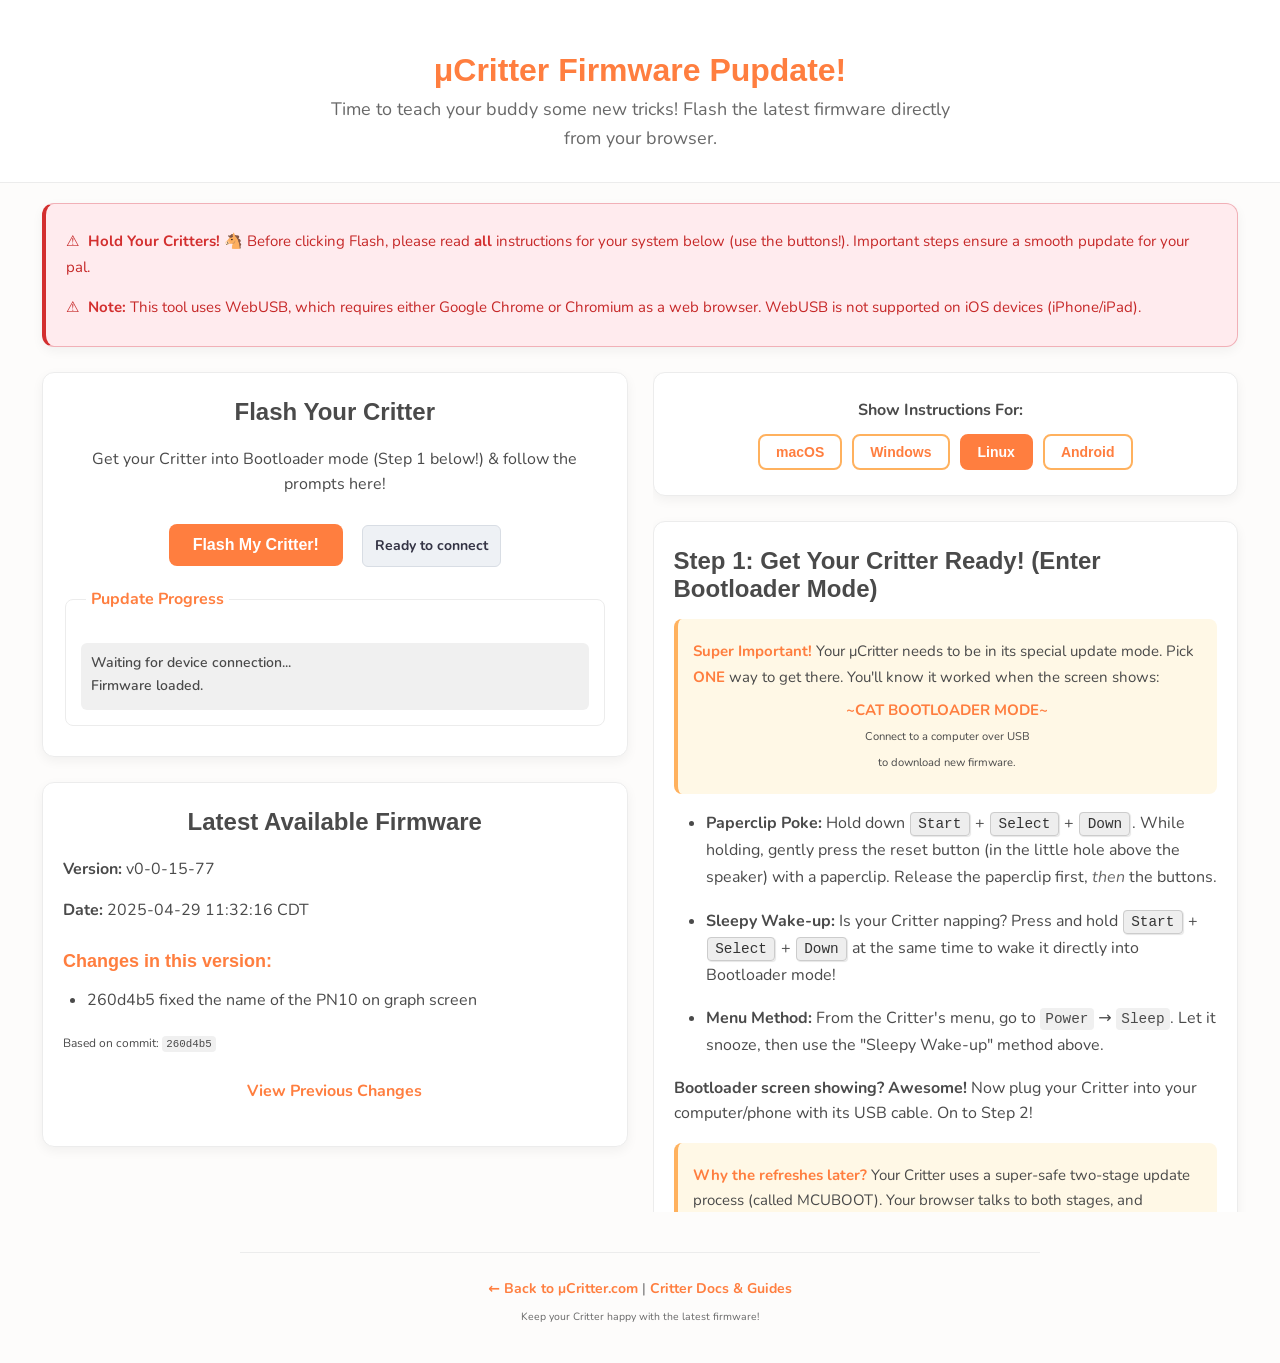
==== index.html @ e649726e "make changelog link clearer" ====
<!DOCTYPE html>
<html lang="en">
  <head>
    <script async src="https://www.googletagmanager.com/gtag/js?id=G-86E5H2KF56"></script>
    <script>
    window.dataLayer = window.dataLayer || [];
    function gtag(){dataLayer.push(arguments);}
    gtag('js', new Date());
    gtag('config', 'G-86E5H2KF56');
    </script>
    <meta charset="utf-8" />
    <title>μCritter Firmware Pupdate!</title>
    <meta name="viewport" content="width=device-width, initial-scale=1" />

    <link rel="preconnect" href="https://fonts.googleapis.com">
    <link rel="preconnect" href="https://fonts.gstatic.com" crossorigin>
    <link href="https://fonts.googleapis.com/css2?family=Nunito:wght@400;700&display=swap" rel="stylesheet">

    <link rel="stylesheet" href="sakura.css" />
    <link rel="stylesheet" href="pupdate-styles.css" />

    <script defer src="dfu.js"></script>
    <script defer src="dfu-util.js"></script>
    <script defer src="app.js"></script>

  </head>

  <body>
    <div class="container">
        <div id="browserNotice" hidden></div>
    </div>

    <header class="hero">
      <h1>μCritter Firmware Pupdate!</h1>
      <p class="tagline">Time to teach your buddy some new tricks! Flash the latest firmware directly from your browser.</p>
    </header>

    <div class="container">

        <div id="readFirstWarning" class="note-box read-first-warning">
             <p><strong>Hold Your Critters!</strong> 🐴 Before clicking Flash, please read <strong>all</strong> instructions for your system below (use the buttons!). Important steps ensure a smooth pupdate for your pal.</p>
             <p style="margin-top: 1em;"><strong>Note:</strong> This tool uses WebUSB, which requires either Google Chrome or Chromium as a web browser. WebUSB is not supported on iOS devices (iPhone/iPad).</p>
        </div>

        <div class="layout-wrapper">

            <div class="column flash-column">
                <section id="flashSection" class="card">
                    <h2>Flash Your Critter</h2>
                    <p style="text-align: center;">Get your Critter into Bootloader mode (Step 1 below!) & follow the prompts here!</p>
                    <p style="text-align: center;">
                        <button id="connect" disabled>Loading Firmware...</button>
                        <span id="status" class="status status-info">Initializing...</span>
                    </p>

                    <dialog id="interfaceDialog">
                       <p>Your device has multiple DFU interfaces. Please select one:</p>
                       <form id="interfaceForm" method="dialog">
                           <div id="interfaceRadioButtons"></div>
                           <button id="selectInterface" type="submit">Use This Interface</button>
                           <button type="button" onclick="this.closest('dialog').close('cancelled')">Cancel</button>
                       </form>
                    </dialog>

                    <div id="usbInfo" style="display: none;"></div>

                    <fieldset>
                        <legend>Pupdate Progress</legend>
                        <form id="configForm"> <div class="log" id="downloadLog">Waiting for device connection...</div>
                        </form>
                    </fieldset>
                </section> <section id="versionInfo" class="card" hidden> <h2>Latest Available Firmware</h2>
                    <p><strong>Version:</strong> <span id="firmwareVersion">Loading...</span></p>
                    <p><strong>Date:</strong> <span id="firmwareDate">Loading...</span></p>
                    <h3 style="margin-top: 1.5em;">Changes in this version:</h3>
                    <ul id="firmwareChanges" style="padding-left: 1.5em; list-style-type: disc;">
                        <li>Loading...</li>
                    </ul>
                     <p><small>Based on commit: <code id="firmwareCommit">...</code></small></p>
                     <p style="margin-top: 1.5em; text-align: center;">
                        <a href="CHANGELOG.MD" target="_blank">View Previous Changes</a>
                     </p>
                </section> </div> <div class="column instructions-column">
                <div class="os-toggle card">
                    <span>Show Instructions For:</span>
                    <div>
                        <button class="os-btn" data-os="mac">macOS</button>
                        <button class="os-btn" data-os="win">Windows</button>
                        <button class="os-btn" data-os="linux">Linux</button>
                        <button class="os-btn" data-os="android">Android</button>
                    </div>
                </div>

                <section id="intro-instructions" class="instructions card">
                    <h2>Step 1: Get Your Critter Ready! (Enter Bootloader Mode)</h2>
                    <div class="note-box" id="dfu-methods-intro">
                        <p><strong>Super Important!</strong> Your μCritter needs to be in its special update mode. Pick <strong>ONE</strong> way to get there. You'll know it worked when the screen shows:</p>
                        <p style="text-align: center; margin-top: 0.5em;"><strong>~CAT BOOTLOADER MODE~</strong><br/><small>Connect to a computer over USB<br/>to download new firmware.</small></p>
                    </div>
                    <ul>
                        <li><strong>Paperclip Poke:</strong> Hold down <kbd>Start</kbd> + <kbd>Select</kbd> + <kbd>Down</kbd>. While holding, gently press the reset button (in the little hole above the speaker) with a paperclip. Release the paperclip first, <em>then</em> the buttons.</li>
                        <li><strong>Sleepy Wake-up:</strong> Is your Critter napping? Press and hold <kbd>Start</kbd> + <kbd>Select</kbd> + <kbd>Down</kbd> at the same time to wake it directly into Bootloader mode!</li>
                        <li><strong>Menu Method:</strong> From the Critter's menu, go to <code>Power</code> → <code>Sleep</code>. Let it snooze, then use the "Sleepy Wake-up" method above.</li>
                    </ul>
                    <p><strong>Bootloader screen showing? Awesome!</strong> Now plug your Critter into your computer/phone with its USB cable. On to Step 2!</p>
                     <div class="note-box">
                         <p><strong>Why the refreshes later?</strong> Your Critter uses a super-safe two-stage update process (called MCUBOOT). Your browser talks to both stages, and sometimes needs a page refresh to switch between them. Just follow the messages next to the big Flash button!</p>
                     </div>
                </section>
                 <section class="instructions card" data-ins="mac" hidden>
                  <h2>Step 2: macOS Pupdate Dance!</h2>
                  <p>Mac pals, just follow the messages next to the Flash button over there 👈. It's a simple connect-refresh-connect routine!</p>
                  <ol>
                    <li>Make sure your Critter is plugged in and showing the <strong>~CAT BOOTLOADER MODE~</strong> screen (from Step 1!).</li>
                    <li>Click the big <strong>Flash My Critter!</strong> button. (The text might change as you go!)</li>
                    <li>A browser pop-up will ask for permission. Select <code>MCUBOOT</code> and click <strong>Connect</strong>.
                       <div class="note-box">🐾 Seeing <code>CAT PROTOTYPE</code>? Whoops! Your Critter isn't in Bootloader mode. Go back to Step 1 and try again!</div>
                    </li>
                    <li>The status message will tell you when it's time to <strong>REFRESH PAGE</strong>. Do it! (<kbd>⌘</kbd>+<kbd>R</kbd>)</li>
                    <li>After refreshing, the page might ask you to click the button again (like "Connect Stage 2"). If the pop-up appears, choose <code>MCUBOOT</code> again.</li>
                    <li>The status will again say <strong>REFRESH PAGE AGAIN</strong>. You got this! (<kbd>⌘</kbd>+<kbd>R</kbd>)</li>
                    <li>One last time! After the final refresh, click the button if needed ("Connect to Flash" perhaps?). The Pupdate should start automatically!</li>
                  </ol>
                   <p><strong>Did it work?</strong> 🎉 Keep an eye on the progress log. "Pupdate Complete!" means success! Your Critter will restart with its new tricks.</p>
                </section>

                <section class="instructions card" data-ins="win" hidden>
                  <h2>Step 2: Windows Pupdate Prep! (Drivers & Restart Required!)</h2>
                   <p>Howdy, Windows user! Because Windows needs a little extra help recognizing your Critter during the update, we need to use a tool called <strong>Zadig</strong> to install the right drivers <strong>and</strong> perform a specific restart sequence. This is a <strong>one-time setup</strong> per computer. Please follow these steps exactly!</p>

                  <h3>A. Preparation</h3>
                  <ol>
                      <li><strong>Fetch Zadig:</strong> Download the latest version from <a href="https://zadig.akeo.ie/" target="_blank" rel="noopener">zadig.akeo.ie</a>. Save it somewhere easy to find.</li>
                      <li><strong>Critter Ready:</strong> Make sure your Critter shows the <strong>~CAT BOOTLOADER MODE~</strong> screen (Step 1!) and is plugged into your PC's USB port.</li>
                  </ol>

                  <h3>B. Zadig - Part 1 (Stage 1 Driver)</h3>
                  <ol start="3">
                      <li><strong>Run Zadig as Admin:</strong> Right-click the Zadig file and choose "Run as administrator".</li>
                      <li><strong>Show All Devices:</strong> In Zadig's menu, click <code>Options</code> -> check ✅ <code>List All Devices</code>.</li>
                      <li><strong>Find DFU Interface (Interface 2):</strong> Select <code>MCUBOOT</code> from the dropdown list (it should have USB ID <code>2FE3 0100</code>).
                         <div class="note-box">
                             <p><strong>Interface Check:</strong> Zadig usually shows multiple "Interfaces" for <code>MCUBOOT</code> in this first stage (e.g., Interface 0, Interface 2). You need to select the one used for firmware updates, which is <strong>Interface 2</strong>. Make sure the entry you select in the dropdown specifically mentions Interface 2.</p>
                             <p>Do <strong>NOT</strong> change the driver for Interface 0 (the Serial/CDC interface).</p>
                             <p>🐾 Seeing <code>CAT PROTOTYPE</code> instead of <code>MCUBOOT</code>? Whoops! Wrong mode. Go back to Step 1, get the right screen, then re-open Zadig.</p></div></li>
                      <li><strong>Select WinUSB:</strong> Ensure the box next to the big green arrow shows <code>WinUSB</code> for the selected <strong>Interface 2</strong>.</li>
                      <li><strong>Install Driver:</strong> Click the large "Replace Driver" or "Install Driver" button. Click "Yes" to prompts. This installs WinUSB specifically for Interface 2.</li>
                      <li><strong>Close Zadig</strong> (for now).</li>
                  </ol>

                  <h3>C. Web App - Part 1 (Trigger Stage 2)</h3>
                   <div class="note-box">Now we use the webpage briefly just to get the Critter into its second update stage.</div>
                  <ol start="9">
                      <li><strong>Back to this Web Page:</strong> Click the big <strong>Flash My Critter!</strong> button over there 👈.</li>
                      <li><strong>Browser Pop-up:</strong> Your browser will ask for permission. Select the device named <code>MCUBOOT</code> and click the <strong>Connect</strong> button in the pop-up.</li>
                      <li><strong>Wait for Switch:</strong> The status message here should soon say something like "Switching device mode...". The Critter is now entering Stage 2.</li>
                      <li><strong>IMPORTANT:</strong> You can ignore any "REFRESH PAGE" message for now. Leave the Critter plugged in!</li>
                  </ol>

                  <h3>D. Zadig - Part 2 (Stage 2 Driver)</h3>
                    <div class="note-box">Quick! Let's teach Windows about Stage 2 while the Critter is plugged in and in the new stage.</div>
                  <ol start="13">
                      <li><strong>Run Zadig as Admin AGAIN:</strong> Open Zadig again (Right-click -> "Run as administrator").</li>
                      <li><strong>Show All Devices AGAIN:</strong> Go to <code>Options</code> -> check ✅ <code>List All Devices</code> again.</li>
                      <li><strong>Find Stage 2 Device:</strong> Select <code>MCUBOOT</code> again from the dropdown.
                         <div class="note-box">In this second stage, Zadig should show only <strong>one</strong> <code>MCUBOOT</code> device (the USB ID might be <code>2FE3 FFFF</code> or stay <code>2FE3 0100</code>). Select this single entry.</div></li>
                      <li><strong>Select WinUSB AGAIN:</strong> Make sure <code>WinUSB</code> is selected next to the green arrow.</li>
                      <li><strong>Install Driver AGAIN:</strong> Click "Replace Driver" / "Install Driver".</li>
                      <li><strong>Close Zadig.</strong> Driver setup is complete!</li>
                  </ol>

                 <h3>E. The Big Restart (The Windows Driver Shuffle!)</h3>
                    <div class="note-box">‼️ <strong>CRITICAL STEP FOR WINDOWS:</strong> To make Windows properly use the new drivers for both stages, we need to do this exact sequence. This clears out any confusion!</div>
                  <ol start="19">
                      <li>Physically <strong>unplug</strong> the μCritter's USB cable from your PC.</li>
                      <li>Completely <strong>CLOSE your web browser</strong> (all windows and tabs).</li>
                      <li><strong>Re-open</strong> the browser and navigate back to this Pupdate page.</li>
                      <li><strong>Plug the μCritter back in</strong> (it should still be showing the <strong>~CAT BOOTLOADER MODE~</strong> screen!).</li>
                  </ol>

                 <h3>F. Web App - Start Fresh & Pupdate!</h3>
                   <div class="note-box">Because we restarted the browser, the webpage is starting fresh. But now that the drivers are installed correctly for <strong>both</strong> stages, the full update process should work smoothly!</div>
                 <ol start="23">
                     <li>Click the big <strong>Flash My Critter!</strong> button 👈 one more time.</li>
                     <li><strong>Follow the Prompts:</strong> Now, simply follow all the status messages next to the button. It should guide you through the connect-refresh-connect sequence without needing Zadig again:
                         <ul>
                            <li>Select <code>MCUBOOT</code> in the browser pop-up when asked. The app will automatically figure out if it's Stage 1 or Stage 2 this time.</li>
                            <li>Click <strong>REFRESH PAGE</strong> (<kbd>Ctrl</kbd>+<kbd>R</kbd>) when the status tells you to.</li>
                            <li>Click the button again ("Connect Stage 2"?) after the first refresh if needed (select <code>MCUBOOT</code> if asked).</li>
                            <li>Click <strong>REFRESH PAGE AGAIN</strong> when the status tells you to.</li>
                            <li>Click the button one last time ("Connect to Flash"?) after the second refresh if needed (select <code>MCUBOOT</code> if asked).</li>
                         </ul>
                     </li>
                     <li><strong>Pupdate Time!</strong> The firmware flashing should begin automatically after the final connection!</li>
                 </ol>
                 <p>Watch the progress log. "Pupdate Complete!" = Success! 🎉 Your Critter will restart automatically.</p>
                </section>

                <section class="instructions card" data-ins="linux" hidden>
                  <h2>Step 2: Linux Pupdate Prep! (Permissions Time!)</h2>
                  <p>Hey Linux friend! We need to give your browser permission to chat with the Critter. This is usually a quick, <strong>one-time setup</strong> per computer using a <code>udev</code> rule.</p>
                  <h3>A. Create udev Rule (Choose One Method)</h3>
                  <p>You only need to do this once per computer.</p>
                  <h4>Method 1: Manual Steps</h4>
                  <ol>
                    <li><strong>Open your Terminal.</strong></li>
                    <li><strong>Create/Edit the Rules File:</strong> Type or paste: <br/><code>sudo nano /etc/udev/rules.d/51-mcuboot.rules</code></li>
                    <li><strong>Paste These Lines:</strong> Copy the two lines below exactly and paste them into the nano editor:
                      <pre><code class="language-text">SUBSYSTEM=="usb", ATTR{idVendor}=="2fe3", ATTR{idProduct}=="0100", MODE="0666", GROUP="plugdev"
SUBSYSTEM=="usb", ATTR{idVendor}=="2fe3", ATTR{idProduct}=="ffff", MODE="0666", GROUP="plugdev"</code></pre>
                    </li>
                    <li><strong>Save & Exit Nano:</strong> Press <kbd>Ctrl</kbd>+<kbd>X</kbd>, then press <kbd>Y</kbd>, then press <kbd>Enter</kbd>.</li>
                    <li><strong>Check Group Membership:</strong> In the terminal, type <code>groups</code> and press Enter. Check if <code>plugdev</code> is listed.</li>
                    <li><strong>Add to Group (if needed):</strong> If <code>plugdev</code> was NOT listed, run: <br/><code>sudo usermod -aG plugdev $USER</code> <br/>(This adds your current user to the group).</li>
                    <li><strong>Reload Rules:</strong> Run: <br/><code>sudo udevadm control --reload-rules && sudo udevadm trigger</code></li>
                    <li><strong>‼️ LOG OUT / LOG IN (CRITICAL if group was added):</strong> If you had to add yourself to the <code>plugdev</code> group in step 6, you <strong>MUST log out completely</strong> from your Linux session and log back in for the group change to take effect! Restarting the browser is not enough.</li>
                  </ol>
                   <h4>Method 2: Bash One-Liner</h4>
                   <p>This single command does the same thing as the manual steps (creates file, adds user, reloads rules). Copy/paste into your terminal:</p>
                   <pre><code class="language-text" style="font-size: 1.1rem;">echo -e 'SUBSYSTEM=="usb", ATTR{idVendor}=="2fe3", ATTR{idProduct}=="0100", MODE="0666", GROUP="plugdev"\nSUBSYSTEM=="usb", ATTR{idVendor}=="2fe3", ATTR{idProduct}=="ffff", MODE="0666", GROUP="plugdev"' | sudo tee /etc/udev/rules.d/51-mcuboot.rules > /dev/null && sudo usermod -aG plugdev $USER && sudo udevadm control --reload-rules && sudo udevadm trigger && echo "Rule created/updated. Log out/in if you weren't in plugdev group before running this."</code></pre>
                   <div class="note-box">
                        <p><small><strong>Log Out Required?</strong> If this command added you to the <code>plugdev</code> group (check with <code>groups</code>), you <strong>MUST log out completely</strong> and log back in for permissions to work correctly!</small></p>
                   </div>
                   <div class="note-box">
                        <p><strong>Access Denied Error with Chromium from Snap/Flatpak</strong> If you installed Chromium/Chrome via <strong>Snap</strong> (common on Ubuntu), you may receive an Access Denied error. You might need to grant it explicit USB access by running: <br/><code>sudo snap connect chromium:raw-usb</code><br/>(Replace `chromium` if needed for Chrome). Restart the browser afterwards. If you use <strong>Flatpak</strong>, check its permissions (e.g., using Flatseal). Sometimes, installing Chrome directly from Google (as a `.deb` package) avoids these sandboxing issues.</p>
                   </div>

                  <h3>B. Linux Pupdate Dance! (After Setup & Login)</h3>
                   <ol start="9"> <li><strong>Re-plug Your Critter:</strong> After setting up rules (and logging back in if needed!), unplug/replug the Critter (make sure it shows the <strong>~CAT BOOTLOADER MODE~</strong> screen!).</li>
                    <li>Click the big <strong>Flash My Critter!</strong> button.</li>
                    <li>If a browser pop-up asks, choose <code>MCUBOOT</code> and click <strong>Connect</strong>.
                       <div class="note-box">🐾 Seeing <code>CAT PROTOTYPE</code>? Whoops! Bootloader mode needed (Step 1).</div>
                    </li>
                    <li>Follow the status prompts: Click <strong>REFRESH PAGE</strong> when asked (<kbd>Ctrl</kbd>+<kbd>R</kbd>).</li>
                    <li>Click the button again ("Connect Stage 2"?) and select <code>MCUBOOT</code> if prompted.</li>
                    <li>Click <strong>REFRESH PAGE AGAIN</strong> when asked.</li>
                    <li>Click the button ("Connect to Flash"?) and select <code>MCUBOOT</code> if prompted. Flashing starts!</li>
                  </ol>
                   <p>Watch the progress log. "Pupdate Complete!" = Success! 🎉 Your Critter will reboot.</p>
                </section>

                <section class="instructions card" data-ins="android" hidden>
                  <h2>Step 2: Android Pupdate Prep!</h2>
                  <p>Hey Android adventurer! Let's get your phone ready to give your Critter its Pupdate.</p>
                  <div class="note-box"><strong>Browser Requirement:</strong> You MUST use <strong>Google Chrome</strong> on your Android phone! WebUSB usually only works reliably in Chrome.</div>
                  <h3>A. Get Connected & Check OTG</h3>
                  <ol>
                    <li>Make sure your Critter is showing the <strong>~CAT BOOTLOADER MODE~</strong> screen (from Step 1!).</li>
                    <li><strong>Plug Critter into Phone:</strong> You'll need either:
                        <ul>
                            <li>A <strong>USB-C to USB-C cable</strong>.</li>
                            <li><em>OR</em> a <strong>USB OTG adapter</strong> (USB-C for your phone, USB-A for the Critter's cable) + the Critter's normal USB cable.</li>
                        </ul>
                    </li>
                    <li><strong>Enable OTG (If Necessary):</strong>
                        <ul>
                            <li>Many phones turn OTG on automatically!</li>
                            <li>If the Critter isn't detected later, check your phone's <strong>Settings</strong> for "OTG" (sometimes under "Connected Devices" or similar) and flip the switch <strong>ON</strong>.</li>
                            <li>Not sure if your phone supports OTG? Search the Play Store for a "USB OTG Checker" app to find out.</li>
                        </ul>
                    </li>
                  </ol>
                  <h3>B. Android Pupdate Dance!</h3>
                   <p>Ready? Using Chrome, follow the messages next to the Flash button over there 👈:</p>
                  <ol start="4"> <li>Click the big <strong>Flash My Critter!</strong> button.</li>
                    <li>Chrome will pop up asking for permission. Choose <code>MCUBOOT</code> and tap <strong>Connect</strong>.
                       <div class="note-box">🐾 Seeing <code>CAT PROTOTYPE</code>? Whoops! Your Critter isn't in Bootloader mode. Go back to Step 1 and try again!</div>
                    </li>
                    <li>The status message will say <strong>REFRESH PAGE</strong>. In Chrome on Android, you can usually do this by <strong>pulling down from the top of the screen</strong> until you see the refresh icon 🔄.</li>
                    <li>After refreshing, tap the button again if needed ("Connect Stage 2"?). Select <code>MCUBOOT</code> if the pop-up appears.</li>
                    <li>Status asks to <strong>REFRESH PAGE AGAIN</strong>? You know the drill! (Pull down to refresh!)</li>
                    <li>One last time! Tap the button if needed ("Connect to Flash"?). The Pupdate should start automatically!</li>
                  </ol>
                   <p><strong>Did it work?</strong> 🎉 Keep an eye on the progress log. "Pupdate Complete!" means your Critter is ready to reboot and show off!</p>
                </section>

            </div> </div> </div> <footer class="container">
      <p>
        <a href="https://ucritter.com">← Back to μCritter.com</a> |
        <a href="https://docs.ucritter.com">Critter Docs & Guides</a>
      </p>
      <p><small>Keep your Critter happy with the latest firmware!</small></p>
    </footer>

  </body>
</html>
---- sakura.css ----
/* Sakura.css v1.0.0
 * ================
 * Minimal css theme.
 * Project: https://github.com/oxalorg/sakura
 */
/* Body */
html {
  font-size: 62.5%;
  font-family: serif; }

body {
  font-size: 1.8rem;
  line-height: 1.618;
  max-width: 38em;
  margin: auto;
  color: #4a4a4a;
  background-color: #f9f9f9;
  padding: 13px; }

@media (max-width: 684px) {
  body {
    font-size: 1.53rem; } }
@media (max-width: 382px) {
  body {
    font-size: 1.35rem; } }
h1, h2, h3, h4, h5, h6 {
  line-height: 1.1;
  font-family: Verdana, Geneva, sans-serif;
  font-weight: 700;
  overflow-wrap: break-word;
  word-wrap: break-word;
  -ms-word-break: break-all;
  word-break: break-word;
  -ms-hyphens: auto;
  -moz-hyphens: auto;
  -webkit-hyphens: auto;
  hyphens: auto; }

h1 {
  font-size: 2.35em; }

h2 {
  font-size: 2em; }

h3 {
  font-size: 1.75em; }

h4 {
  font-size: 1.5em; }

h5 {
  font-size: 1.25em; }

h6 {
  font-size: 1em; }

small, sub, sup {
  font-size: 75%; }

hr {
  border-color: #2c8898; }

a {
  text-decoration: none;
  color: #2c8898; }
  a:hover {
    color: #982c61;
    border-bottom: 2px solid #4a4a4a; }

ul {
  padding-left: 1.4em; }

li {
  margin-bottom: 0.4em; }

blockquote {
  font-style: italic;
  margin-left: 1.5em;
  padding-left: 1em;
  border-left: 3px solid #2c8898; }

img {
  max-width: 100%; }

/* Pre and Code */
pre {
  background-color: #f1f1f1;
  display: block;
  padding: 1em;
  overflow-x: auto; }

code {
  font-size: 0.9em;
  padding: 0 0.5em;
  background-color: #f1f1f1;
  white-space: pre-wrap; }

pre > code {
  padding: 0;
  background-color: transparent;
  white-space: pre; }

/* Tables */
table {
  text-align: justify;
  width: 100%;
  border-collapse: collapse; }

td, th {
  padding: 0.5em;
  border-bottom: 1px solid #f1f1f1; }

/* Buttons, forms and input */
input, textarea {
  border: 1px solid #4a4a4a; }
  input:focus, textarea:focus {
    border: 1px solid #2c8898; }

textarea {
  width: 100%; }

.button, button, input[type="submit"], input[type="reset"], input[type="button"] {
  display: inline-block;
  padding: 5px 10px;
  text-align: center;
  text-decoration: none;
  white-space: nowrap;
  background-color: #2c8898;
  color: #f9f9f9;
  border-radius: 1px;
  border: 1px solid #2c8898;
  cursor: pointer;
  box-sizing: border-box; }
  .button[disabled], button[disabled], input[type="submit"][disabled], input[type="reset"][disabled], input[type="button"][disabled] {
    cursor: default;
    opacity: .5; }
  .button:focus, .button:hover, button:focus, button:hover, input[type="submit"]:focus, input[type="submit"]:hover, input[type="reset"]:focus, input[type="reset"]:hover, input[type="button"]:focus, input[type="button"]:hover {
    background-color: #982c61;
    border-color: #982c61;
    color: #f9f9f9;
    outline: 0; }

textarea, select, input[type] {
  color: #4a4a4a;
  padding: 6px 10px;
  /* The 6px vertically centers text on FF, ignored by Webkit */
  margin-bottom: 10px;
  background-color: #f1f1f1;
  border: 1px solid #f1f1f1;
  border-radius: 4px;
  box-shadow: none;
  box-sizing: border-box; }
  textarea:focus, select:focus, input[type]:focus {
    border: 1px solid #2c8898;
    outline: 0; }

label, legend, fieldset {
  display: block;
  margin-bottom: .5rem;
  font-weight: 600; }
---- pupdate-styles.css ----
/* Define CSS variables for theming */
:root {
  --ucritter-primary: #ff7e3f;  /* Vibrant Orange */
  --ucritter-accent:  #ffb15e;  /* Light Orange Accent */
  --ucritter-bg:      #fdfcfb;  /* Slightly off-white bg */
  --ucritter-text:    #4a4a4a;  /* Dark grey text */
  --ucritter-light-text: #686868; /* Lighter grey */
  --ucritter-border:  #ececec;  /* Light border */
  --ucritter-card-bg: #ffffff;  /* White card background */
  --ucritter-code-bg: #f0f0f0;  /* Code background */
  --ucritter-error:   #d32f2f;  /* Error red */
  --ucritter-success: #388e3c;  /* Success green */
  --ucritter-warning-bg: #fff8e6; /* Warning/Note background */
  --ucritter-warning-border: var(--ucritter-accent);
  --font-family: 'Nunito', system-ui, -apple-system, "Helvetica Neue", Arial, sans-serif; /* Primary font */
  --sticky-top-offset: 2rem; /* Offset for sticky column */
}

/* ---------- Base & Layout ---------- */
html {
  font-size: 62.5%; /* Base font size: 1rem = 10px */
  box-sizing: border-box; /* Include padding and border in element's total width and height */
}
*, *:before, *:after {
  box-sizing: inherit; /* Inherit box-sizing for all elements */
}

body {
  background: var(--ucritter-bg);
  color: var(--ucritter-text);
  font-family: var(--font-family);
  font-size: 1.6rem; /* Default font size (16px) */
  line-height: 1.6;
  max-width: none; /* Allow body to take full width */
  width: auto;
  margin: 0;
  padding: 0 0 3rem; /* Padding at the bottom */
}

/* Centering container for major content blocks */
.container {
    /* Increased max-width for desktop */
    max-width: 140rem; /* <<< CHANGE: Increased width */
    width: 95%;     /* Use percentage width for responsiveness */
    margin: 0 auto; /* Center the container */
    padding: 0 1rem; /* Padding inside container */
}

/* Link styling */
a { color: var(--ucritter-primary); text-decoration: none; font-weight: 700; }
a:hover { text-decoration: underline; }

/* Heading styling */
h1, h2, h3, h4 { font-weight: 700; color: var(--ucritter-text); line-height: 1.2; }
h1 { font-size: 3.2rem; margin-bottom: 0.5rem; color: var(--ucritter-primary); }
h2 { font-size: 2.4rem; margin-top: 3rem; margin-bottom: 1.5rem; border-bottom: 1px solid var(--ucritter-border); padding-bottom: 0.5rem;}
h3 { font-size: 1.8rem; margin-top: 2rem; margin-bottom: 1rem; color: var(--ucritter-primary); }

/* ---------- Hero Section ---------- */
.hero {
  text-align: center;
  padding: 3rem 1rem 3rem; /* Keep default padding */
  background-color: var(--ucritter-card-bg);
  border-bottom: 1px solid var(--ucritter-border);
  margin-bottom: 2rem; /* Keep default margin */
}
.hero .tagline {
  font-size: 1.8rem;
  color: var(--ucritter-light-text);
  max-width: 60ch; /* Limit line length for readability */
  margin: 0 auto;
}

/* ---------- Pink Warning Box (Moved Above Columns) ---------- */
#readFirstWarning {
    background-color: #ffebee; /* Light red background */
    border: 1px solid #f1b0b7; /* Add full border */
    border-left: 4px solid var(--ucritter-error); /* Keep prominent left border */
    color: #c62828; /* Darker red text */
    border-radius: 12px;
    padding: 2.5rem 2rem; /* Keep default padding */
    margin-bottom: 2.5rem; /* Keep default margin */
    box-shadow: 0 4px 12px rgba(0,0,0,0.05);
}
#readFirstWarning strong { color: var(--ucritter-error); }
#readFirstWarning p::before {
    content: "⚠️ "; /* Add warning emoji */
    margin-right: 0.5rem;
}
/* Ensure the p tag inside has reasonable margin */
#readFirstWarning p {
    margin: 0;
}


/* ---------- Two Column Layout ---------- */
.layout-wrapper {
  display: flex;
  flex-wrap: wrap; /* Allow columns to wrap on smaller screens */
  gap: 2.5rem;     /* Space between columns */
  align-items: flex-start; /* Align items to the top */
}

.column {
  flex: 1; /* Allow columns to grow and shrink */
  min-width: 320px; /* Minimum width before wrapping */
}

/* Sticky Flasher Column */
.flash-column {
  position: sticky; /* Make the column sticky */
  top: var(--sticky-top-offset); /* Stick below the desired offset */
  align-self: start; /* Ensure it aligns to the top for sticky to work correctly */
}

/* Scrollable Instructions Column */
.instructions-column {
   max-height: calc(100vh - var(--sticky-top-offset) - 4rem); /* Adjust 4rem for margins/padding */
   overflow-y: auto; /* Add scrollbar only when needed */
   padding-right: 1rem;
   margin-right: -1rem;
}
.instructions-column::-webkit-scrollbar { width: 8px; }
.instructions-column::-webkit-scrollbar-track { background: var(--ucritter-bg); border-radius: 4px; }
.instructions-column::-webkit-scrollbar-thumb { background-color: var(--ucritter-accent); border-radius: 4px; border: 2px solid var(--ucritter-bg); }
.instructions-column { scrollbar-width: thin; scrollbar-color: var(--ucritter-accent) var(--ucritter-bg); }


/* ---------- Card Style for Sections ---------- */
.card {
  background: var(--ucritter-card-bg);
  border: 1px solid var(--ucritter-border);
  border-radius: 12px;
  padding: 2.5rem 2rem;
  margin-bottom: 2.5rem;
  box-shadow: 0 4px 12px rgba(0,0,0,0.05);
}
.card h2 {
  margin-top: 0;
  border: none;
  padding-bottom: 0;
  margin-bottom: 2rem;
  text-align: center;
}

.column > *:last-child { margin-bottom: 0; }

/* ---------- Flash UI (Card in Left Column) ---------- */
#flashSection { margin-top: 0; }
#flashSection h2 { text-align: center; }
/* Reduce top margin for first paragraph on smaller screens */
#flashSection > p:first-of-type {
    margin-top: 1rem;
    margin-bottom: 1.5rem; /* Default bottom margin */
}

/* Connect Button */
button#connect {
  background: var(--ucritter-primary);
  border: none;
  padding: 1.2rem 2.4rem;
  border-radius: 8px;
  font-size: 1.6rem;
  font-weight: 700;
  color: #fff;
  cursor: pointer;
  transition: background-color 0.2s ease, transform 0.1s ease;
  display: inline-block; /* Keep inline-block for desktop */
  margin-top: 1rem;
  width: auto;
}
button#connect:hover { background-color: #e66a2f; transform: translateY(-1px); }
button#connect:active { transform: translateY(0px); }
button#connect:disabled { background-color: #ffb15e; opacity: 0.7; cursor: not-allowed; transform: none; }

/* Status Display */
 #status {
    display: inline-block; /* Keep inline-block for desktop */
    vertical-align: middle;
    margin-left: 1.5rem; /* Keep margin for desktop */
    font-weight: 700;
    padding: 0.8rem 1.2rem;
    border-radius: 6px;
    transition: background-color 0.3s ease, color 0.3s ease, border-color 0.3s ease;
    font-size: 1.4rem;
    min-height: 2.4rem;
    line-height: 1.7;
    border: 1px solid transparent;
    text-align: left;
}
/* Status visual states */
#status.status-info { background-color: #eef1f5; color: #334; border-color: #d8dde4; }
#status.status-prompt { background-color: var(--ucritter-warning-bg); color: #856404; border-color: var(--ucritter-warning-border); }
#status.status-error { background-color: #ffebee; color: var(--ucritter-error); border-color: #f1b0b7; }
#status.status-success { background-color: #e8f5e9; color: var(--ucritter-success); border-color: #a5d6a7; }

/* USB Info Box */
#usbInfo {
  white-space: pre-wrap;
  font-size: 1.3rem;
  margin-top: 1.5rem;
  background: var(--ucritter-code-bg);
  padding: 1rem;
  border-radius: 6px;
  color: var(--ucritter-light-text);
}

/* Fieldset for progress */
fieldset {
  border: 1px solid var(--ucritter-border);
  border-radius: 8px;
  padding: 1.5rem;
  margin-top: 2rem;
}
legend {
  font-weight: 700;
  color: var(--ucritter-primary);
  font-size: 1.6rem;
  padding: 0 0.5rem;
  margin-left: 0.5rem;
}

/* Log Area */
.log {
  font-size: 1.4rem;
  max-height: 180px; /* Default height */
  overflow-y: auto;
  background: var(--ucritter-code-bg);
  padding: 1rem;
  border-radius: 6px;
  margin-top: 1rem;
  line-height: 1.4;
}
.log p { margin: 0.4rem 0; }
.log p.error { color: var(--ucritter-error); font-weight: 700; }
.log p.warning { color: #ffa000; }
.log p.success { color: var(--ucritter-success); font-weight: 700; }

/* <<< ADDED/MODIFIED Progress Bar Styling >>> */
.log progress {
  width: 100%;
  margin-top: 0.5rem;
  accent-color: var(--ucritter-primary); /* Main color */
  height: 1.2rem; /* Slightly thicker */
  border-radius: 6px;
  border: 1px solid var(--ucritter-border);
  background-color: var(--ucritter-border); /* Background track color */
  overflow: hidden; /* Ensure background fills properly */
}
/* Style progress bar appearance for Webkit browsers */
.log progress::-webkit-progress-bar {
    background-color: var(--ucritter-border); /* Track color */
    border-radius: 6px;
}
.log progress::-webkit-progress-value {
    background-color: var(--ucritter-primary); /* Filled color */
    border-radius: 0; /* Use parent's rounding via overflow:hidden */
    transition: width 0.2s ease;
}
 /* Style progress bar appearance for Firefox */
.log progress::-moz-progress-bar {
    background-color: var(--ucritter-primary); /* Filled color */
    border-radius: 6px; /* Firefox needs radius here */
    transition: width 0.2s ease;
}
/* <<< END Progress Bar Styling >>> */


/* Input fields styling */
input[type="text"], input[type="number"] {
    font-family: var(--font-family);
    font-size: 1.4rem;
    padding: 0.8rem 1rem;
    border: 1px solid var(--ucritter-border);
    border-radius: 6px;
    background-color: #fff;
    margin-left: 0.5rem;
    transition: border-color 0.2s ease, box-shadow 0.2s ease;
}
 input[type="text"]:focus, input[type="number"]:focus {
     border-color: var(--ucritter-primary);
     outline: none;
     box-shadow: 0 0 0 3px rgba(255, 126, 63, 0.2); /* Focus ring */
 }


/* ---------- Instructions Styling (Cards in Right Column) ---------- */
.instructions { /* Base styles for instruction cards */ }
.instructions h2 { text-align: left; margin-bottom: 1.5rem; border: none; padding: 0; }
.instructions h3 { font-size: 1.8rem; margin-top: 2.5rem; }
.instructions ol, .instructions ul { padding-left: 2em; margin-bottom: 1.5rem; }
.instructions li { margin-bottom: 1em; line-height: 1.7; }
.instructions strong { font-weight: 700; color: var(--ucritter-text); }
.instructions em { font-style: italic; color: var(--ucritter-light-text); }

/* Note/Warning Box Styling */
.note-box {
    background-color: var(--ucritter-warning-bg);
    padding: 1.5rem;
    border-radius: 8px;
    margin: 1.5rem 0;
    border-left: 4px solid var(--ucritter-warning-border);
    font-size: 1.5rem;
    line-height: 1.7;
}
.note-box p { margin: 0.5rem 0; }
.note-box strong { color: var(--ucritter-primary); }
.note-box code { background-color: rgba(0,0,0,0.07); }


/* ---------- OS toggle Card ---------- */
.os-toggle {
    text-align: center;
}
 .os-toggle span {
   font-weight: 700;
   margin-right: 1rem;
   display: block;
   margin-bottom: 1rem;
   font-size: 1.6rem;
 }
 .os-toggle div {
     display: flex;
     flex-wrap: wrap;
     justify-content: center;
     gap: 1rem;
 }
.os-btn {
  background: none;
  border: 2px solid var(--ucritter-accent);
  color: var(--ucritter-primary);
  padding: 0.8rem 1.6rem;
  border-radius: 8px;
  cursor: pointer;
  transition: background 0.2s ease, color 0.2s ease, border-color 0.2s ease;
  font-size: 1.4rem;
  font-weight: 700;
}
.os-btn.active,
.os-btn:hover { background: var(--ucritter-primary); color: #fff; border-color: var(--ucritter-primary); }

/* ---------- Browser Notice (Above Columns) ---------- */
#browserNotice {
  background: #fff3cd;
  border: 1px solid #ffeeba;
  color: #856404;
  padding: 1.5rem;
  border-radius: 8px;
  margin: 0 auto 2rem auto;
  text-align: center;
  font-size: 1.5rem;
  font-weight: 400;
  box-shadow: 0 4px 12px rgba(0,0,0,0.05);
  max-width: 80rem;
}
#browserNotice p { margin: 0.5rem 0; }
#browserNotice strong { font-weight: 700; }
#browserNotice .download-btn {
  display: inline-block;
  margin-top: 1rem;
  background: var(--ucritter-primary);
  color: #fff;
  padding: 0.8rem 1.6rem;
  border-radius: 8px;
  text-decoration: none;
  font-size: 1.4rem;
  transition: background-color 0.2s ease;
  font-weight: 700;
}
 #browserNotice .download-btn:hover { background-color: #e66a2f; text-decoration: none;}

/* ---------- Inline kbd & code ---------- */
kbd {
  background: #eee;
  border: 1px solid #ccc;
  border-radius: 4px;
  padding: 0.2em 0.5em;
  font-size: 0.9em;
  font-family: monospace;
  box-shadow: 1px 1px 1px rgba(0,0,0,0.1);
  color: #333;
  margin: 0 0.1em;
  vertical-align: baseline;
}
code {
    font-family: monospace;
    background-color: var(--ucritter-code-bg);
    padding: 0.2em 0.4em;
    border-radius: 4px;
    font-size: 0.9em;
 }
pre {
  background-color: var(--ucritter-code-bg);
  padding: 1.5em;
  border-radius: 8px;
  overflow-x: auto;
  margin: 1em 0;
}
pre code {
  background: none;
  padding: 0;
  font-size: 1.3rem;
  line-height: 1.5;
}

/* ---------- Footer ---------- */
footer.container {
    margin: 4rem auto 0;
    padding-top: 2rem;
    border-top: 1px solid var(--ucritter-border);
    text-align: center;
    font-size: 1.4rem;
    color: var(--ucritter-light-text);
    max-width: 80rem;
}
 footer p { margin: 0.5rem 0; }

 /* ---------- Responsiveness ---------- */

 /* Tablet and Smaller Desktop Breakpoint */
@media (max-width: 850px) {
  .layout-wrapper {
    flex-direction: column; /* Stack columns vertically */
    gap: 0; /* Remove gap when stacking */
  }
  .column {
    flex-basis: 100%; /* Make columns full width */
    min-width: unset; /* Reset min-width */
    margin-bottom: 2.5rem; /* Add margin between stacked columns */
  }
  .column:last-child { margin-bottom: 0; }

  /* Reset sticky and scroll behavior when stacked */
  .flash-column { position: static; align-self: auto; }
  .instructions-column { max-height: none; overflow-y: visible; padding-right: 0; margin-right: 0; }

  /* Adjust container width for tablets if needed */
  .container { max-width: 70rem; width: 92%; }
}

 /* Mobile Breakpoint */
 @media (max-width: 600px) {
    /* Adjust container width */
    .container { width: 95%; }
    h1 { font-size: 2.8rem; }
    h2 { font-size: 2.1rem; }
    h3 { font-size: 1.7rem; } /* Slightly smaller h3 */

    /* <<< CHANGE: Reduce vertical padding/margins >>> */
    .hero { padding: 2rem 1rem; margin-bottom: 1.5rem; }
    #readFirstWarning { padding: 1.5rem 1.5rem; margin-bottom: 1.5rem; }
    .card { padding: 2rem 1.5rem; margin-bottom: 1.5rem;} /* Reduce card margin */
    .column { margin-bottom: 1.5rem; } /* Reduce space between stacked columns */

    /* Make connect button and status block-level for stacking */
    /* Target the specific paragraph containing button and status */
    #flashSection > p:nth-of-type(2) { /* Assuming it's the second <p> */
        display: flex;
        flex-direction: column;
        align-items: center;
        gap: 1rem; /* Space between button and status */
        margin-top: 0; /* Reset margin if needed */
        margin-bottom: 1.5rem; /* Space below */
    }
    button#connect {
        width: 100%; /* Make button full width */
        margin-top: 0; /* Remove top margin */
        padding: 1.1rem 2rem; /* Slightly adjust padding */
        font-size: 1.5rem; /* Slightly adjust font */
    }
    #status {
        /* <<< CHANGE: Make status block & centered >>> */
        display: block;
        width: 100%;
        margin-left: 0;
        margin-top: 0; /* Rely on gap */
        text-align: center;
        font-size: 1.3rem; /* Slightly smaller font */
        padding: 0.6rem 1rem; /* Adjust padding */
        line-height: 1.6; /* Adjust line height */
    }
    /* Reduce top margin for first paragraph in flash section */
    #flashSection > p:first-of-type {
        margin-top: 0.5rem;
        margin-bottom: 1rem;
        font-size: 1.5rem; /* Slightly smaller text */
    }
     /* Reduce vertical height of log area */
     .log { max-height: 120px; }
 }
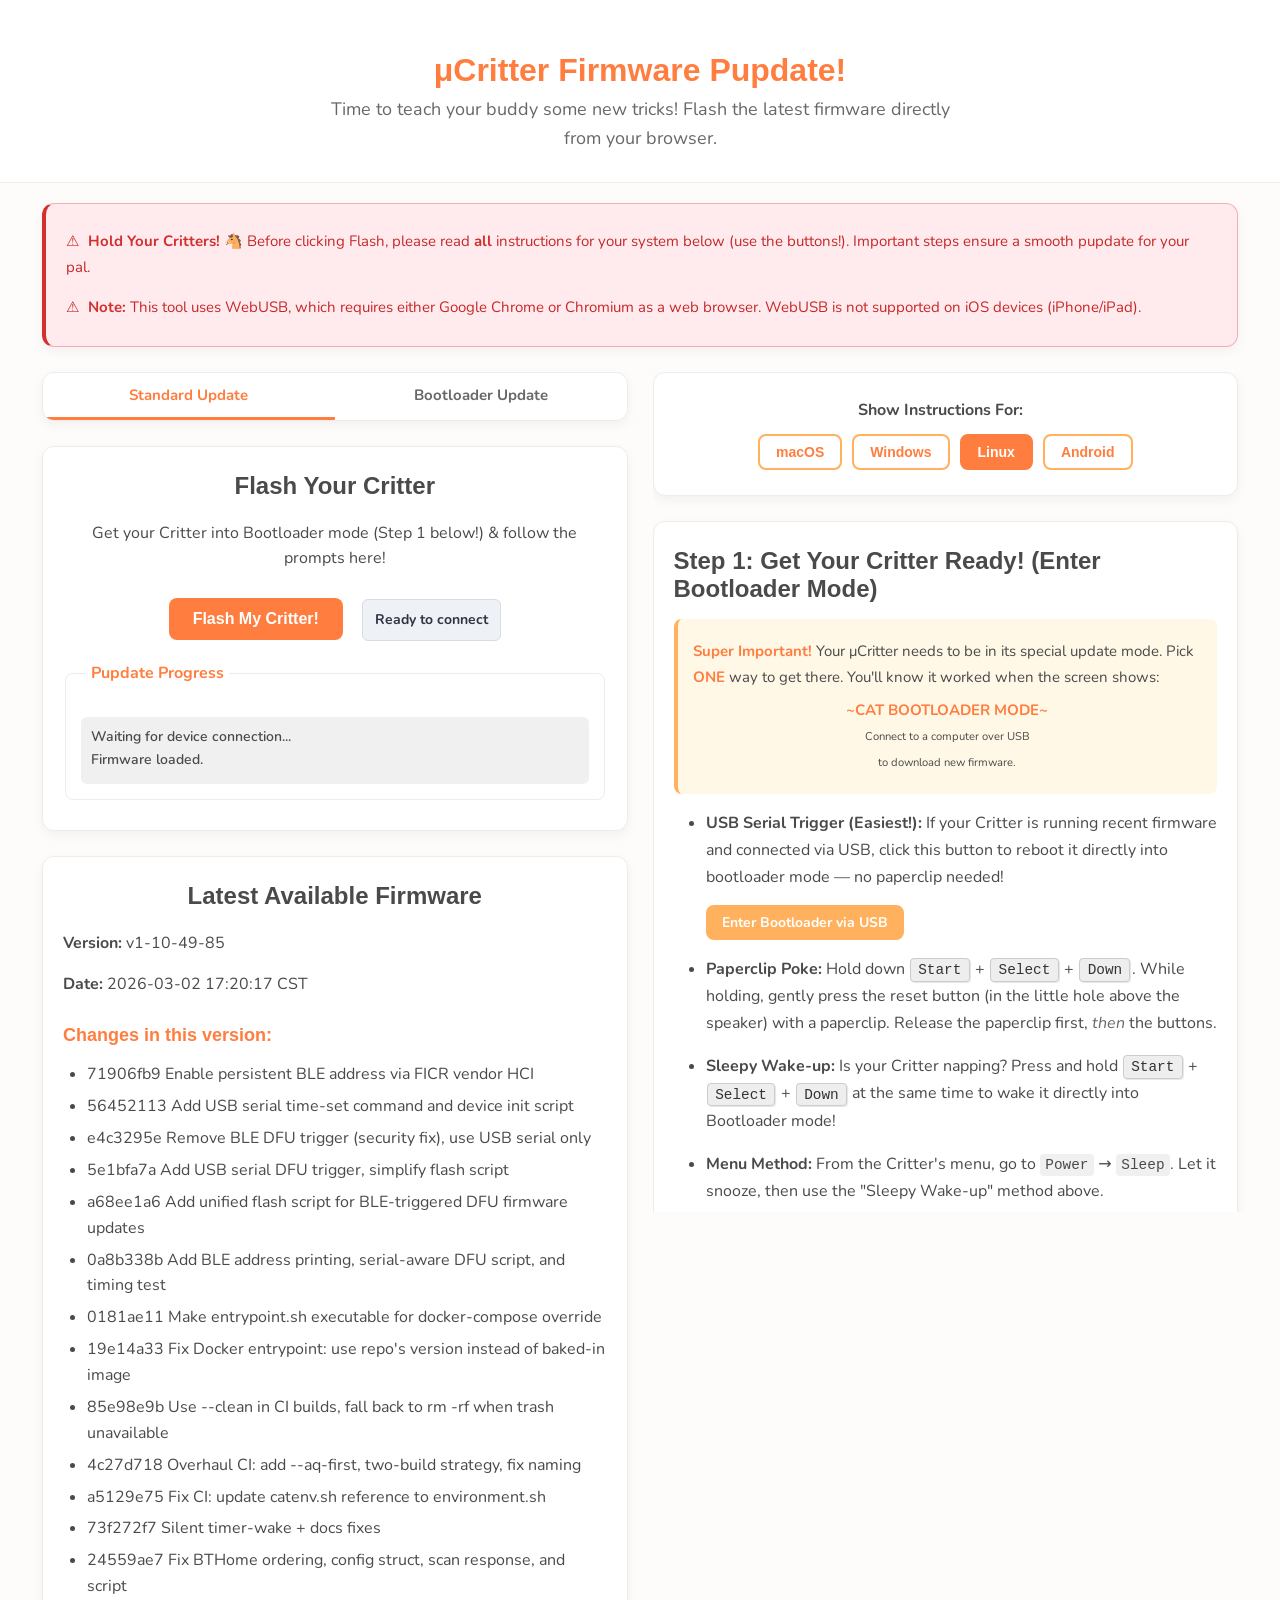
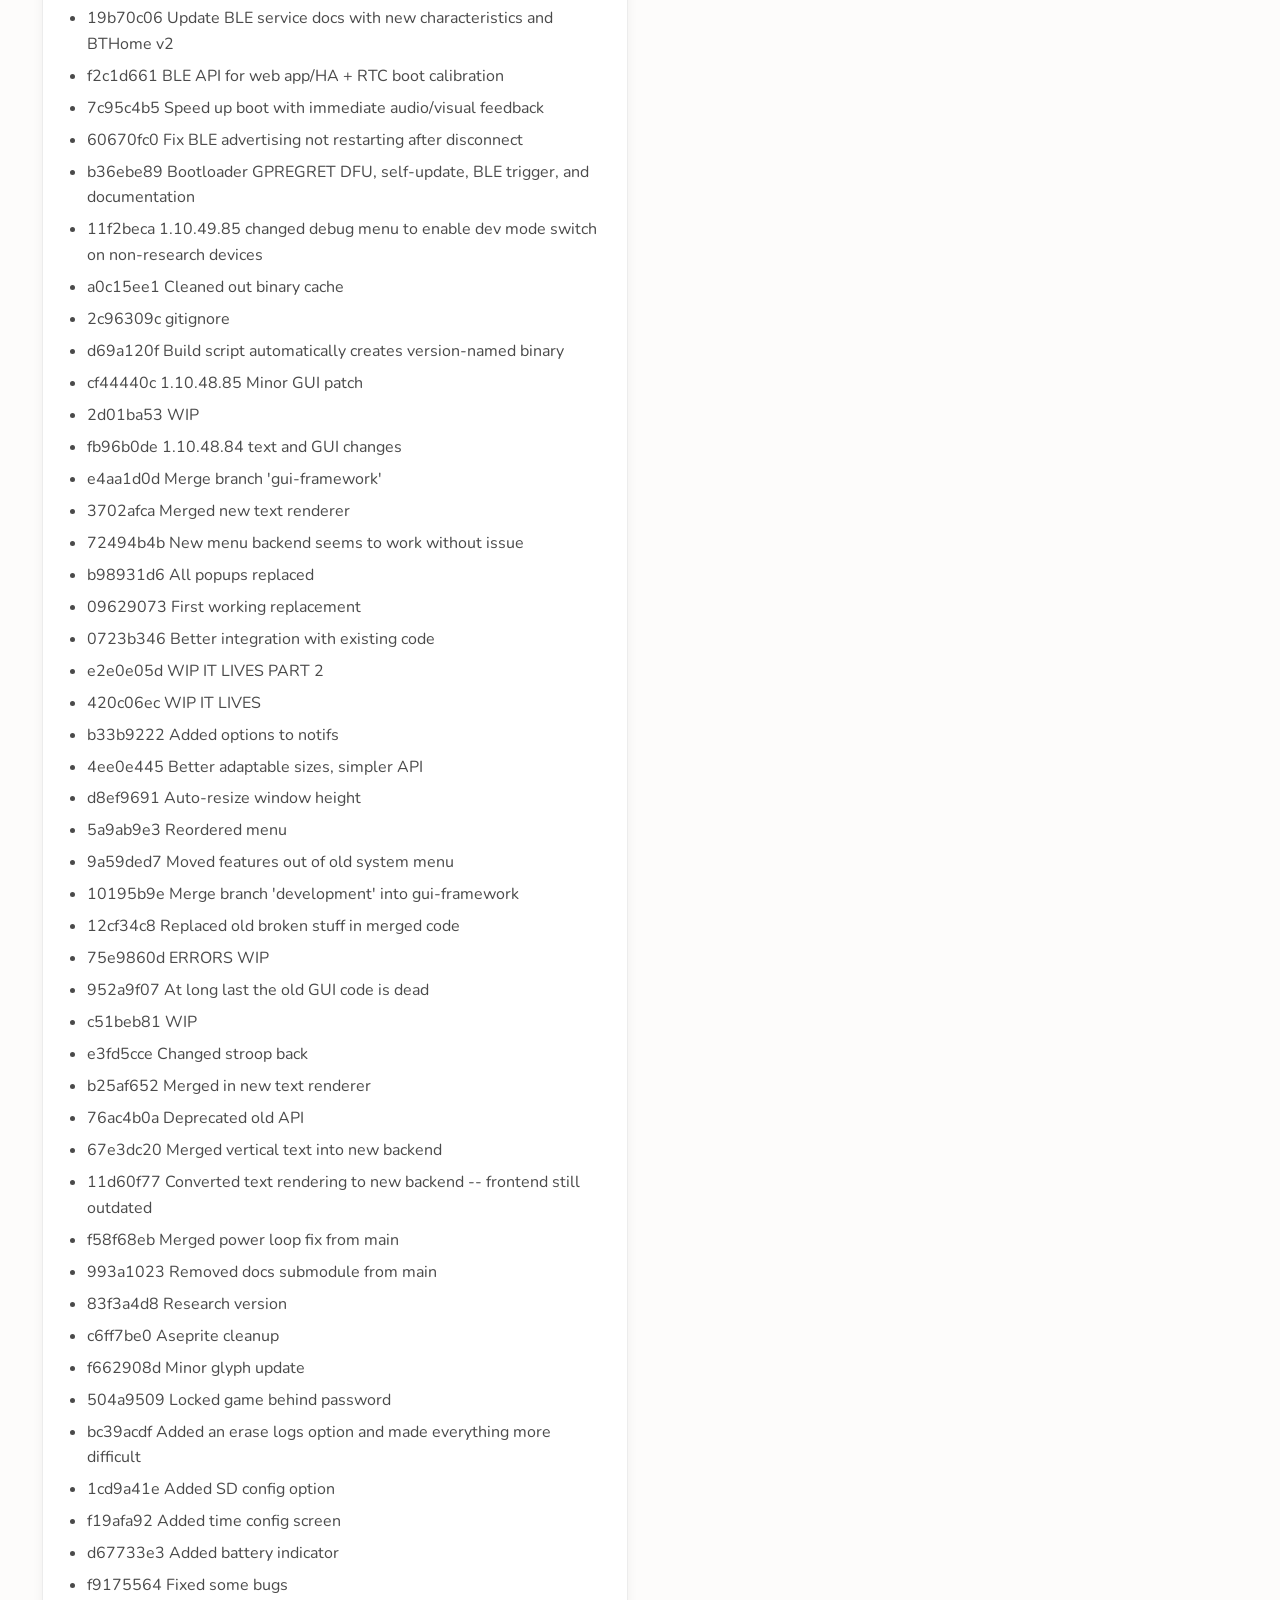
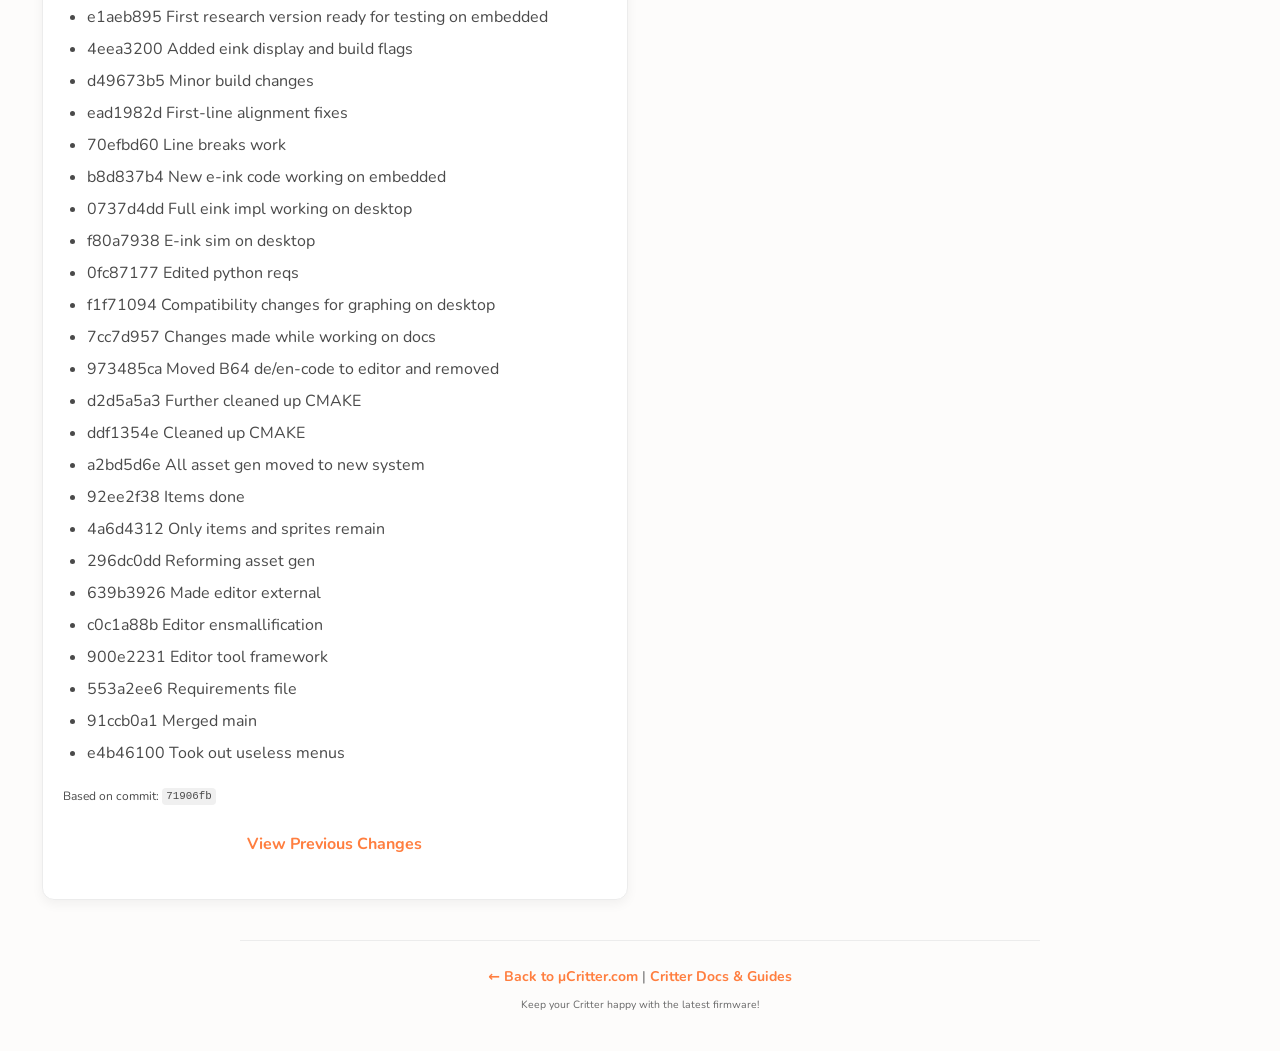
==== commit cad88760: "Add bootloader wizard, WebSerial DFU trigger, and time-set - Tab UI: Standard Update / Bootloader Up" ====
--- a/index.html
+++ b/index.html
@@ -45,6 +45,12 @@
         <div class="layout-wrapper">
 
             <div class="column flash-column">
+                <!-- Update Mode Tabs -->
+                <div id="updateModeTabs" class="card update-mode-tabs">
+                    <button class="mode-tab active" data-mode="standard">Standard Update</button>
+                    <button class="mode-tab" data-mode="bootloader">Bootloader Update</button>
+                </div>
+
                 <section id="flashSection" class="card">
                     <h2>Flash Your Critter</h2>
                     <p style="text-align: center;">Get your Critter into Bootloader mode (Step 1 below!) & follow the prompts here!</p>
@@ -69,7 +75,57 @@
                         <form id="configForm"> <div class="log" id="downloadLog">Waiting for device connection...</div>
                         </form>
                     </fieldset>
-                </section> <section id="versionInfo" class="card" hidden> <h2>Latest Available Firmware</h2>
+
+                    <div id="timeSetArea" hidden>
+                        <p style="text-align: center; margin-top: 1.5em;">
+                            <button id="timeSetBtn" class="serial-trigger-btn">Set Device Clock</button>
+                            <span id="timeSetStatus" class="status status-info" style="display:none;"></span>
+                        </p>
+                    </div>
+                </section>
+
+                <!-- Bootloader Update Section (hidden by default) -->
+                <section id="bootloaderSection" class="card" hidden>
+                    <h2>Bootloader Update</h2>
+                    <div class="note-box" style="background-color: #ffebee; border-left-color: #d32f2f;">
+                        <p><strong>Advanced Users Only!</strong> This multi-step process updates your device's bootloader. Only do this if instructed by the uCritter team.</p>
+                    </div>
+
+                    <div id="bl-step-tracker">
+                        <div class="bl-step active" data-bl-step="1">
+                            <h3>Step 1: Flash Bootloader Firmware</h3>
+                            <p>This special firmware contains a bootloader update image. Get your Critter into bootloader mode first (see instructions on the right).</p>
+                            <p>
+                                <button id="bl-connect-step1" disabled>Flash Bootloader Firmware</button>
+                                <span id="bl-status-step1" class="status status-info">Loading firmware...</span>
+                            </p>
+                        </div>
+
+                        <div class="bl-step" data-bl-step="2">
+                            <h3>Step 2: Update Bootloader on Device</h3>
+                            <p>After your device reboots from Step 1, navigate to:</p>
+                            <p style="text-align:center;"><code>Settings &gt; DEVELOPER &gt; UPDATE BOOTLOADER</code></p>
+                            <p>Confirm the update on your device and wait for it to reboot completely.</p>
+                            <p><button id="bl-confirm-step2">I've Updated the Bootloader</button></p>
+                        </div>
+
+                        <div class="bl-step" data-bl-step="3">
+                            <h3>Step 3: Flash Standard Firmware</h3>
+                            <p>Now get your Critter back into bootloader mode and flash the regular firmware to replace the bootloader-update build.</p>
+                            <p>
+                                <button id="bl-connect-step3" disabled>Flash Standard Firmware</button>
+                                <span id="bl-status-step3" class="status status-info">Waiting for Step 2...</span>
+                            </p>
+                        </div>
+                    </div>
+
+                    <fieldset>
+                        <legend>Bootloader Update Progress</legend>
+                        <div class="log" id="bootloaderLog">Waiting...</div>
+                    </fieldset>
+                </section>
+
+                <section id="versionInfo" class="card" hidden> <h2>Latest Available Firmware</h2>
                     <p><strong>Version:</strong> <span id="firmwareVersion">Loading...</span></p>
                     <p><strong>Date:</strong> <span id="firmwareDate">Loading...</span></p>
                     <h3 style="margin-top: 1.5em;">Changes in this version:</h3>
@@ -98,6 +154,12 @@
                         <p style="text-align: center; margin-top: 0.5em;"><strong>~CAT BOOTLOADER MODE~</strong><br/><small>Connect to a computer over USB<br/>to download new firmware.</small></p>
                     </div>
                     <ul>
+                        <li><strong>USB Serial Trigger (Easiest!):</strong> If your Critter is running recent firmware and connected via USB, click this button to reboot it directly into bootloader mode — no paperclip needed!
+                            <p style="margin-top: 0.5em;">
+                                <button id="serialDfuTrigger" class="serial-trigger-btn">Enter Bootloader via USB</button>
+                                <span id="serialDfuStatus" class="status status-info" style="display:none;"></span>
+                            </p>
+                        </li>
                         <li><strong>Paperclip Poke:</strong> Hold down <kbd>Start</kbd> + <kbd>Select</kbd> + <kbd>Down</kbd>. While holding, gently press the reset button (in the little hole above the speaker) with a paperclip. Release the paperclip first, <em>then</em> the buttons.</li>
                         <li><strong>Sleepy Wake-up:</strong> Is your Critter napping? Press and hold <kbd>Start</kbd> + <kbd>Select</kbd> + <kbd>Down</kbd> at the same time to wake it directly into Bootloader mode!</li>
                         <li><strong>Menu Method:</strong> From the Critter's menu, go to <code>Power</code> → <code>Sleep</code>. Let it snooze, then use the "Sleepy Wake-up" method above.</li>
--- a/pupdate-styles.css
+++ b/pupdate-styles.css
@@ -487,4 +487,113 @@
     }
      /* Reduce vertical height of log area */
      .log { max-height: 120px; }
- }+ }
+
+/* ---------- Update Mode Tabs ---------- */
+.update-mode-tabs {
+    display: flex;
+    gap: 0;
+    padding: 0 !important;
+    overflow: hidden;
+}
+.mode-tab {
+    flex: 1;
+    background: none;
+    border: none;
+    border-bottom: 3px solid transparent;
+    padding: 1.2rem 1rem;
+    font-size: 1.5rem;
+    font-weight: 700;
+    color: var(--ucritter-light-text);
+    cursor: pointer;
+    transition: color 0.2s, border-color 0.2s;
+    font-family: var(--font-family);
+}
+.mode-tab.active {
+    color: var(--ucritter-primary);
+    border-bottom-color: var(--ucritter-primary);
+}
+.mode-tab:hover:not(.active) {
+    color: var(--ucritter-text);
+    border-bottom-color: var(--ucritter-border);
+}
+
+/* ---------- Bootloader Step Tracker ---------- */
+#bl-step-tracker {
+    margin-top: 1.5rem;
+}
+.bl-step {
+    opacity: 0.4;
+    pointer-events: none;
+    padding: 1.5rem;
+    border-left: 3px solid var(--ucritter-border);
+    margin-bottom: 1.5rem;
+    transition: opacity 0.3s, border-left-color 0.3s;
+}
+.bl-step.active {
+    opacity: 1;
+    pointer-events: auto;
+    border-left-color: var(--ucritter-primary);
+}
+.bl-step.completed {
+    opacity: 0.7;
+    pointer-events: none;
+    border-left-color: var(--ucritter-success);
+}
+.bl-step.completed h3::after {
+    content: " ✓";
+    color: var(--ucritter-success);
+}
+.bl-step h3 {
+    margin-top: 0;
+    font-size: 1.6rem;
+}
+.bl-step p {
+    margin: 0.5rem 0;
+}
+.bl-step button {
+    background: var(--ucritter-primary);
+    border: none;
+    padding: 1rem 2rem;
+    border-radius: 8px;
+    font-size: 1.5rem;
+    font-weight: 700;
+    color: #fff;
+    cursor: pointer;
+    transition: background-color 0.2s ease, transform 0.1s ease;
+    margin-top: 0.5rem;
+    font-family: var(--font-family);
+}
+.bl-step button:hover { background-color: #e66a2f; transform: translateY(-1px); }
+.bl-step button:active { transform: translateY(0px); }
+.bl-step button:disabled { background-color: #ffb15e; opacity: 0.7; cursor: not-allowed; transform: none; }
+
+/* ---------- Serial Trigger Button ---------- */
+.serial-trigger-btn {
+    display: inline-block;
+    margin-top: 0.5rem;
+    background: var(--ucritter-accent);
+    border: none;
+    padding: 0.8rem 1.6rem;
+    border-radius: 8px;
+    font-size: 1.4rem;
+    font-weight: 700;
+    color: #fff;
+    cursor: pointer;
+    transition: background-color 0.2s;
+    font-family: var(--font-family);
+}
+.serial-trigger-btn:hover {
+    background-color: var(--ucritter-primary);
+}
+.serial-trigger-btn:disabled {
+    background-color: #ccc;
+    cursor: not-allowed;
+}
+
+/* ---------- Time Set Area ---------- */
+#timeSetArea {
+    border-top: 1px solid var(--ucritter-border);
+    padding-top: 1rem;
+    margin-top: 1.5rem;
+}
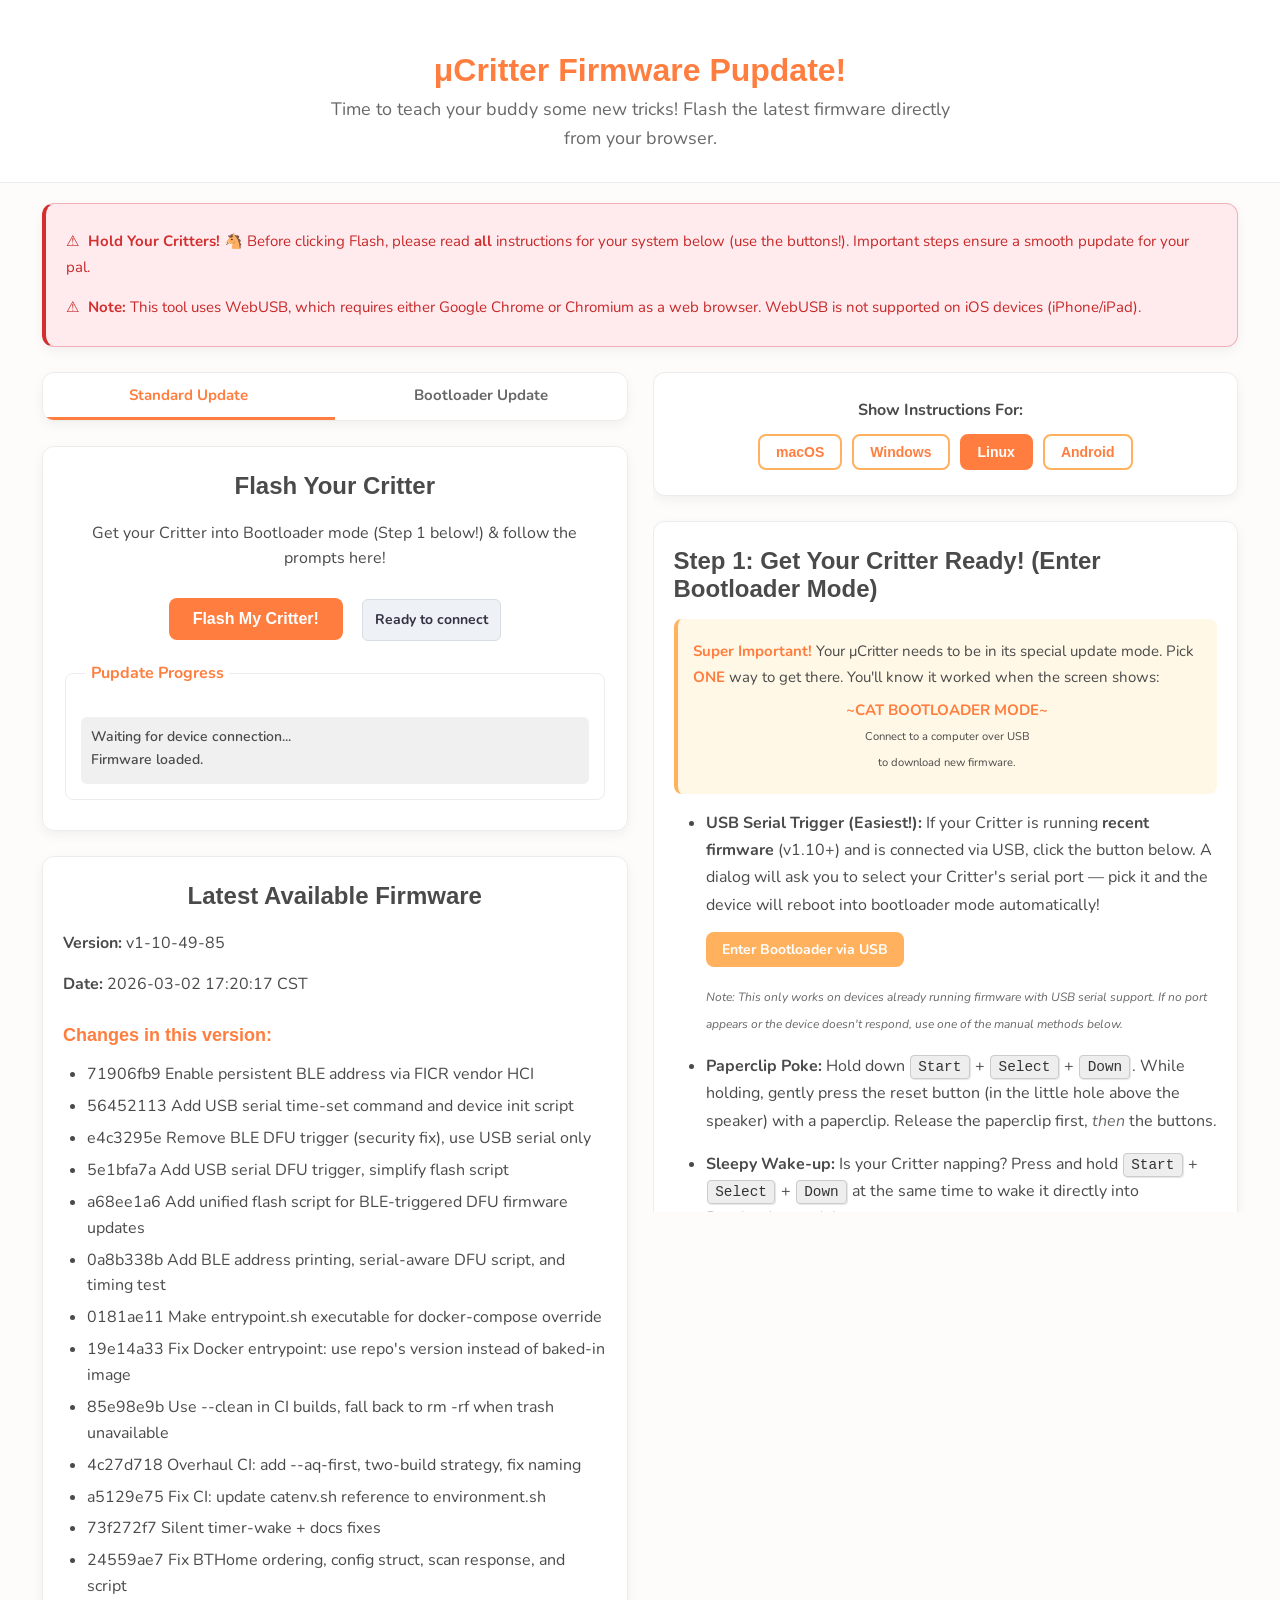
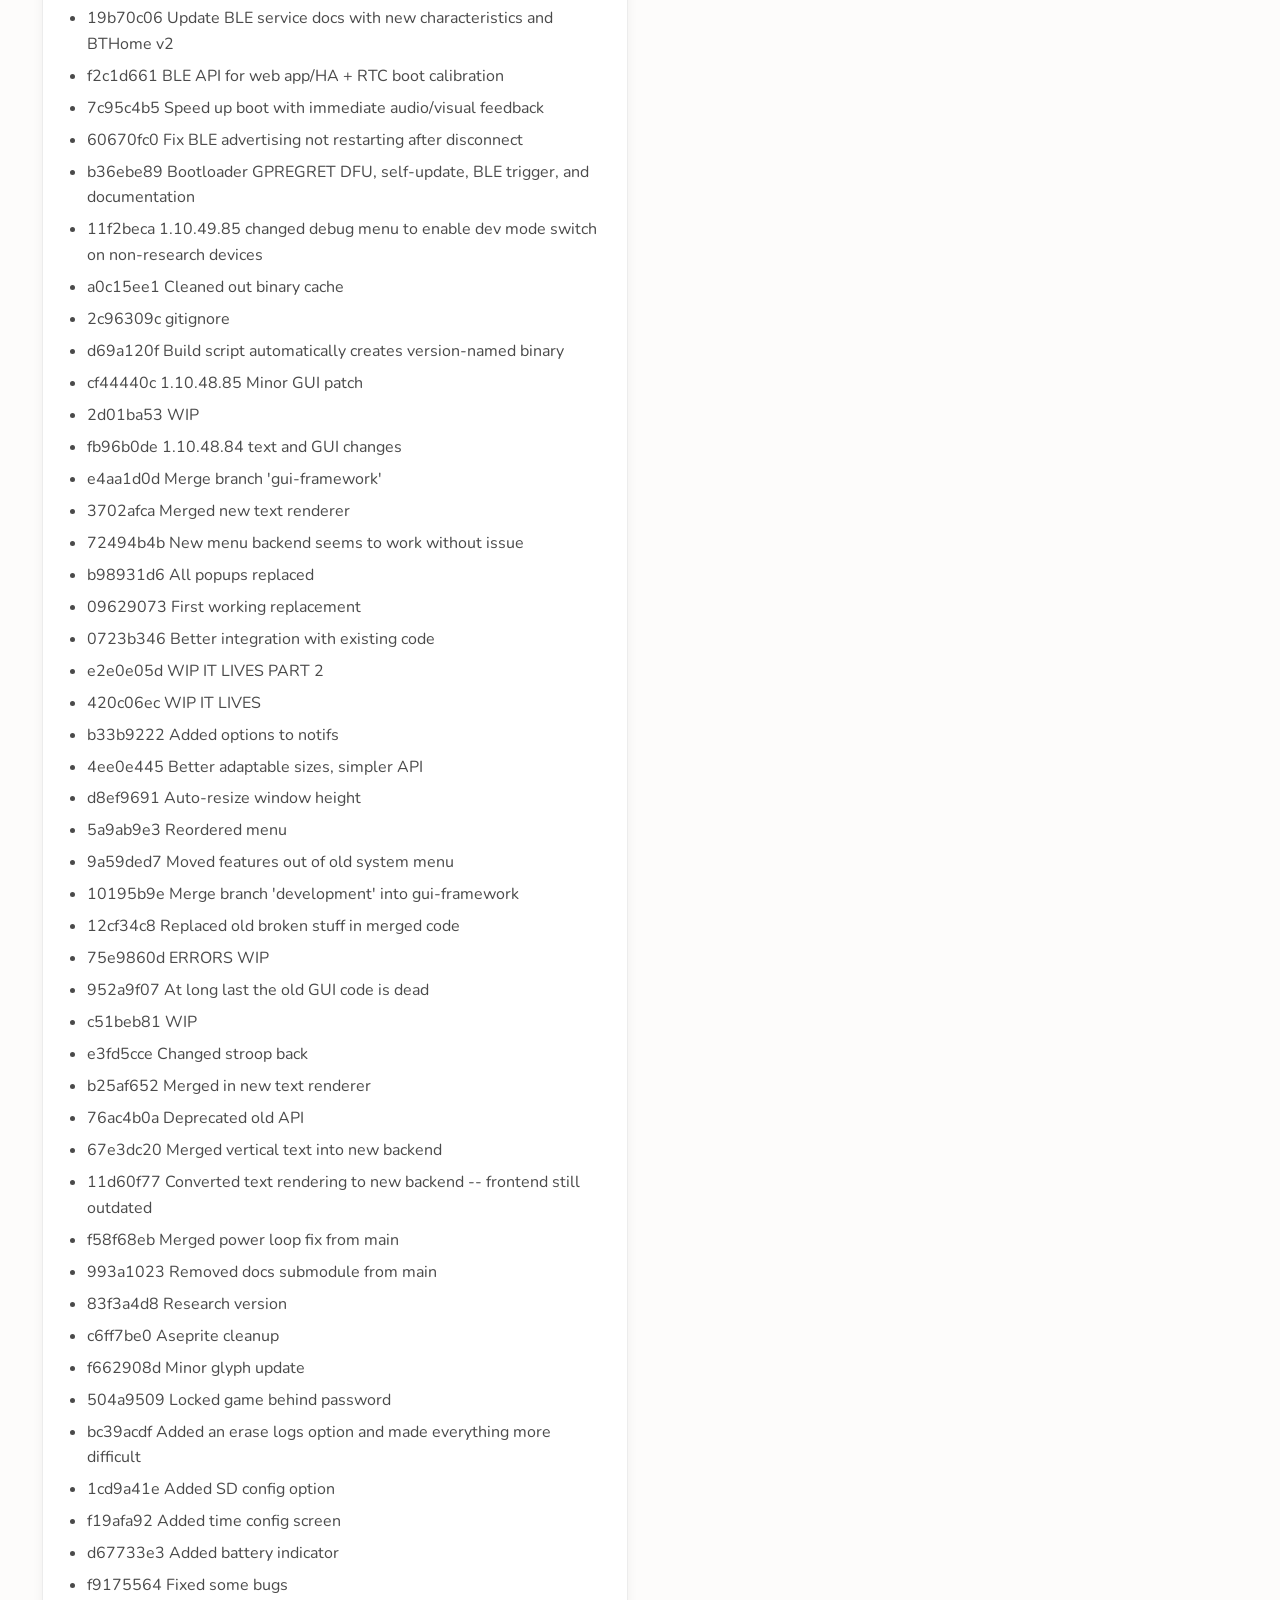
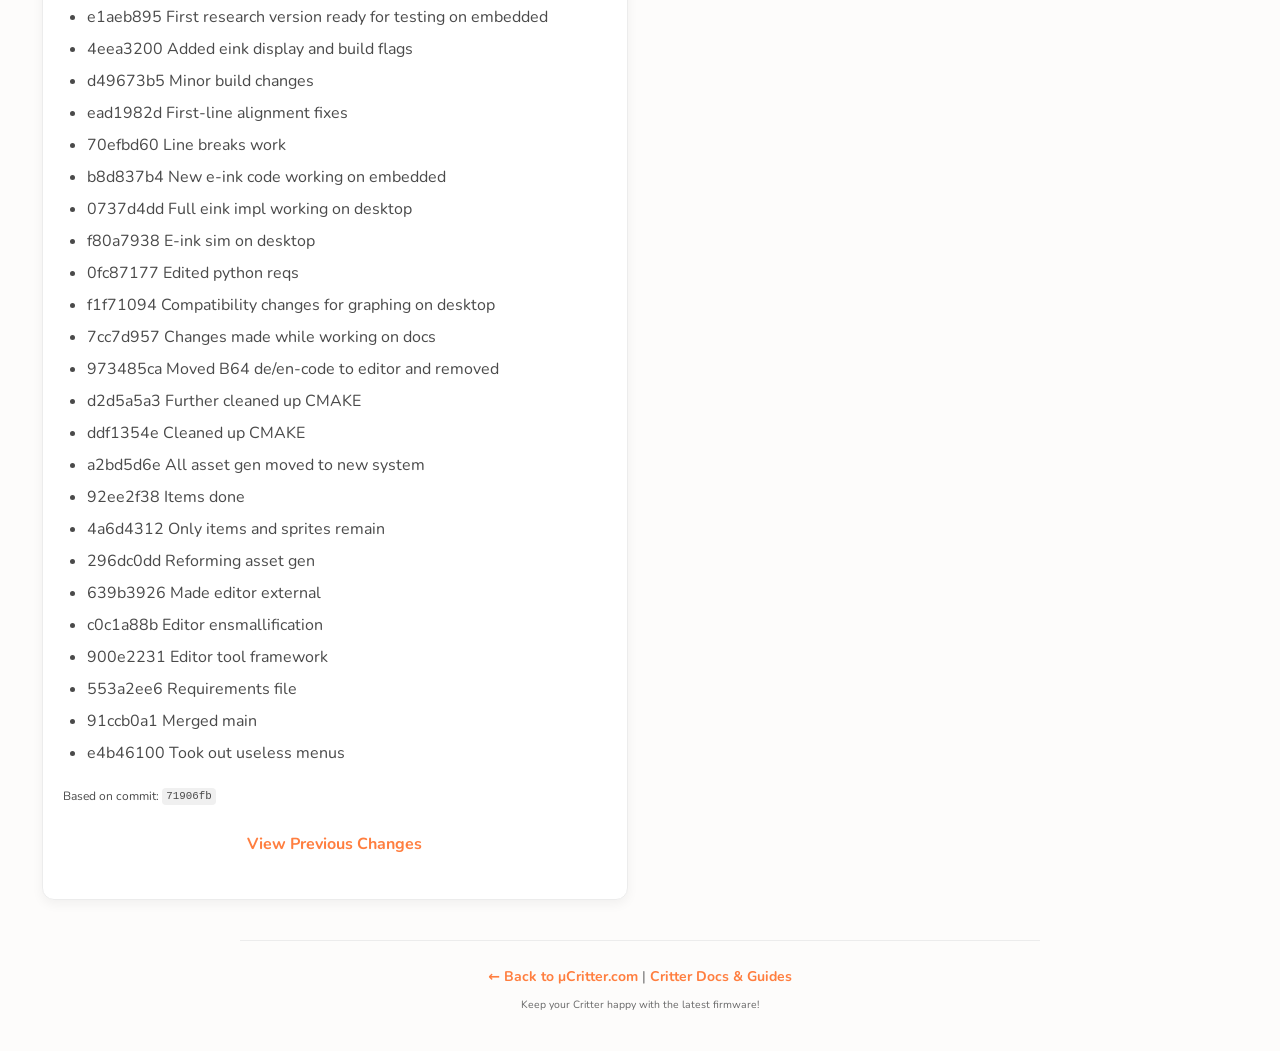
==== commit 25171584: "Fix WebSerial DFU trigger: add VID filter and improve UX - Add usbVendorId 0x2FE3 filter to serial r" ====
--- a/index.html
+++ b/index.html
@@ -154,11 +154,12 @@
                         <p style="text-align: center; margin-top: 0.5em;"><strong>~CAT BOOTLOADER MODE~</strong><br/><small>Connect to a computer over USB<br/>to download new firmware.</small></p>
                     </div>
                     <ul>
-                        <li><strong>USB Serial Trigger (Easiest!):</strong> If your Critter is running recent firmware and connected via USB, click this button to reboot it directly into bootloader mode — no paperclip needed!
+                        <li><strong>USB Serial Trigger (Easiest!):</strong> If your Critter is running <strong>recent firmware</strong> (v1.10+) and is connected via USB, click the button below. A dialog will ask you to select your Critter's serial port — pick it and the device will reboot into bootloader mode automatically!
                             <p style="margin-top: 0.5em;">
                                 <button id="serialDfuTrigger" class="serial-trigger-btn">Enter Bootloader via USB</button>
                                 <span id="serialDfuStatus" class="status status-info" style="display:none;"></span>
                             </p>
+                            <p><small><em>Note: This only works on devices already running firmware with USB serial support. If no port appears or the device doesn't respond, use one of the manual methods below.</em></small></p>
                         </li>
                         <li><strong>Paperclip Poke:</strong> Hold down <kbd>Start</kbd> + <kbd>Select</kbd> + <kbd>Down</kbd>. While holding, gently press the reset button (in the little hole above the speaker) with a paperclip. Release the paperclip first, <em>then</em> the buttons.</li>
                         <li><strong>Sleepy Wake-up:</strong> Is your Critter napping? Press and hold <kbd>Start</kbd> + <kbd>Select</kbd> + <kbd>Down</kbd> at the same time to wake it directly into Bootloader mode!</li>
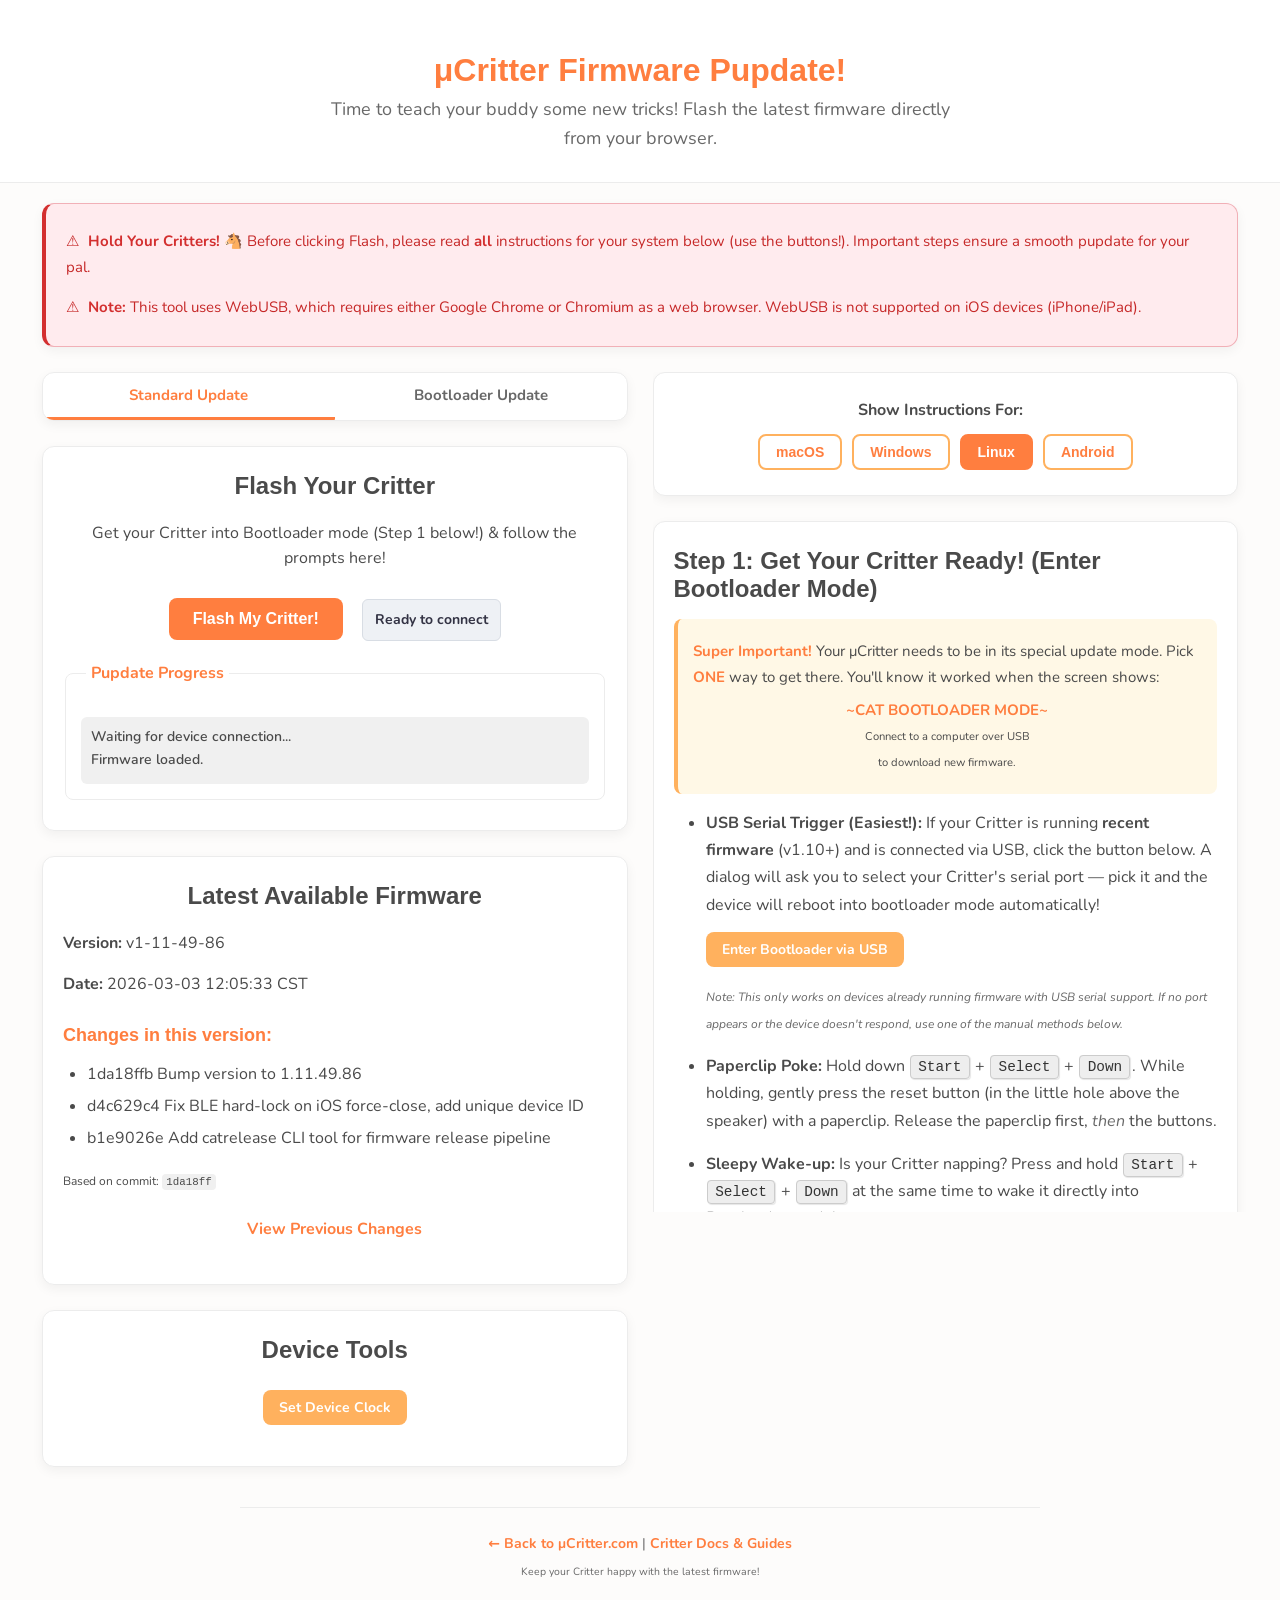
==== commit 213370b9: "Auto-trigger DFU via WebSerial in bootloader wizard Step 3 and add standalone time-set Step 3 now au" ====
--- a/index.html
+++ b/index.html
@@ -111,7 +111,7 @@
 
                         <div class="bl-step" data-bl-step="3">
                             <h3>Step 3: Flash Standard Firmware</h3>
-                            <p>Now get your Critter back into bootloader mode and flash the regular firmware to replace the bootloader-update build.</p>
+                            <p>Click below to put your device back into bootloader mode via USB and flash the standard firmware.</p>
                             <p>
                                 <button id="bl-connect-step3" disabled>Flash Standard Firmware</button>
                                 <span id="bl-status-step3" class="status status-info">Waiting for Step 2...</span>
@@ -136,6 +136,14 @@
                      <p style="margin-top: 1.5em; text-align: center;">
                         <a href="CHANGELOG.MD" target="_blank">View Previous Changes</a>
                      </p>
+                </section>
+
+                <section id="deviceTools" class="card" hidden>
+                    <h2>Device Tools</h2>
+                    <p style="text-align: center;">
+                        <button id="standaloneTimeSetBtn" class="serial-trigger-btn">Set Device Clock</button>
+                        <span id="standaloneTimeSetStatus" class="status status-info" style="display:none;"></span>
+                    </p>
                 </section> </div> <div class="column instructions-column">
                 <div class="os-toggle card">
                     <span>Show Instructions For:</span>
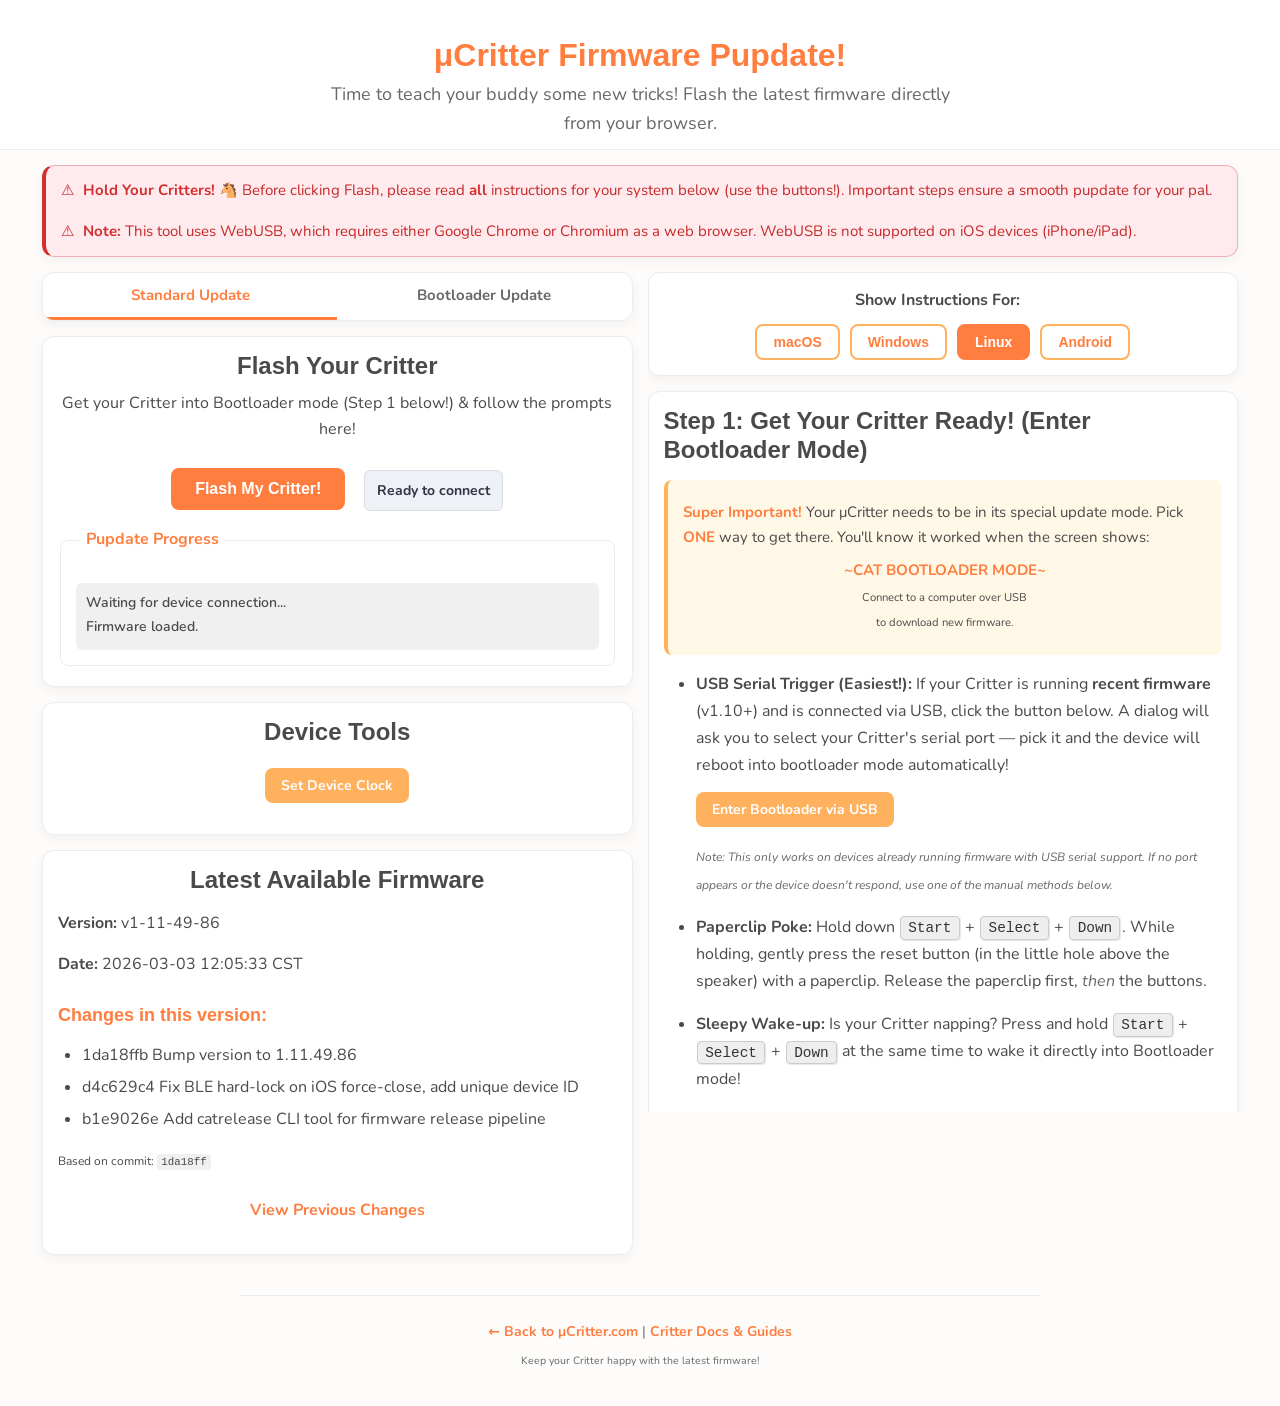
==== commit 84b41e05: "Auto-trigger DFU in standard flow, add standalone time-set, tighten layout - Standard flash flow now" ====
--- a/index.html
+++ b/index.html
@@ -125,6 +125,14 @@
                     </fieldset>
                 </section>
 
+                <section id="deviceTools" class="card" hidden>
+                    <h2>Device Tools</h2>
+                    <p style="text-align: center;">
+                        <button id="standaloneTimeSetBtn" class="serial-trigger-btn">Set Device Clock</button>
+                        <span id="standaloneTimeSetStatus" class="status status-info" style="display:none;"></span>
+                    </p>
+                </section>
+
                 <section id="versionInfo" class="card" hidden> <h2>Latest Available Firmware</h2>
                     <p><strong>Version:</strong> <span id="firmwareVersion">Loading...</span></p>
                     <p><strong>Date:</strong> <span id="firmwareDate">Loading...</span></p>
@@ -136,14 +144,6 @@
                      <p style="margin-top: 1.5em; text-align: center;">
                         <a href="CHANGELOG.MD" target="_blank">View Previous Changes</a>
                      </p>
-                </section>
-
-                <section id="deviceTools" class="card" hidden>
-                    <h2>Device Tools</h2>
-                    <p style="text-align: center;">
-                        <button id="standaloneTimeSetBtn" class="serial-trigger-btn">Set Device Clock</button>
-                        <span id="standaloneTimeSetStatus" class="status status-info" style="display:none;"></span>
-                    </p>
                 </section> </div> <div class="column instructions-column">
                 <div class="os-toggle card">
                     <span>Show Instructions For:</span>
--- a/pupdate-styles.css
+++ b/pupdate-styles.css
@@ -53,16 +53,16 @@
 /* Heading styling */
 h1, h2, h3, h4 { font-weight: 700; color: var(--ucritter-text); line-height: 1.2; }
 h1 { font-size: 3.2rem; margin-bottom: 0.5rem; color: var(--ucritter-primary); }
-h2 { font-size: 2.4rem; margin-top: 3rem; margin-bottom: 1.5rem; border-bottom: 1px solid var(--ucritter-border); padding-bottom: 0.5rem;}
+h2 { font-size: 2.4rem; margin-top: 1.5rem; margin-bottom: 1rem; border-bottom: 1px solid var(--ucritter-border); padding-bottom: 0.5rem;}
 h3 { font-size: 1.8rem; margin-top: 2rem; margin-bottom: 1rem; color: var(--ucritter-primary); }
 
 /* ---------- Hero Section ---------- */
 .hero {
   text-align: center;
-  padding: 3rem 1rem 3rem; /* Keep default padding */
+  padding: 1.5rem 1rem 1.2rem;
   background-color: var(--ucritter-card-bg);
   border-bottom: 1px solid var(--ucritter-border);
-  margin-bottom: 2rem; /* Keep default margin */
+  margin-bottom: 1.2rem;
 }
 .hero .tagline {
   font-size: 1.8rem;
@@ -78,8 +78,8 @@
     border-left: 4px solid var(--ucritter-error); /* Keep prominent left border */
     color: #c62828; /* Darker red text */
     border-radius: 12px;
-    padding: 2.5rem 2rem; /* Keep default padding */
-    margin-bottom: 2.5rem; /* Keep default margin */
+    padding: 1.2rem 1.5rem;
+    margin-bottom: 1.5rem;
     box-shadow: 0 4px 12px rgba(0,0,0,0.05);
 }
 #readFirstWarning strong { color: var(--ucritter-error); }
@@ -97,7 +97,7 @@
 .layout-wrapper {
   display: flex;
   flex-wrap: wrap; /* Allow columns to wrap on smaller screens */
-  gap: 2.5rem;     /* Space between columns */
+  gap: 1.5rem;     /* Space between columns */
   align-items: flex-start; /* Align items to the top */
 }
 
@@ -131,15 +131,15 @@
   background: var(--ucritter-card-bg);
   border: 1px solid var(--ucritter-border);
   border-radius: 12px;
-  padding: 2.5rem 2rem;
-  margin-bottom: 2.5rem;
+  padding: 1.5rem 1.5rem;
+  margin-bottom: 1.5rem;
   box-shadow: 0 4px 12px rgba(0,0,0,0.05);
 }
 .card h2 {
   margin-top: 0;
   border: none;
   padding-bottom: 0;
-  margin-bottom: 2rem;
+  margin-bottom: 1rem;
   text-align: center;
 }
 
@@ -150,8 +150,8 @@
 #flashSection h2 { text-align: center; }
 /* Reduce top margin for first paragraph on smaller screens */
 #flashSection > p:first-of-type {
-    margin-top: 1rem;
-    margin-bottom: 1.5rem; /* Default bottom margin */
+    margin-top: 0.5rem;
+    margin-bottom: 1rem;
 }
 
 /* Connect Button */
@@ -210,7 +210,7 @@
   border: 1px solid var(--ucritter-border);
   border-radius: 8px;
   padding: 1.5rem;
-  margin-top: 2rem;
+  margin-top: 1rem;
 }
 legend {
   font-weight: 700;
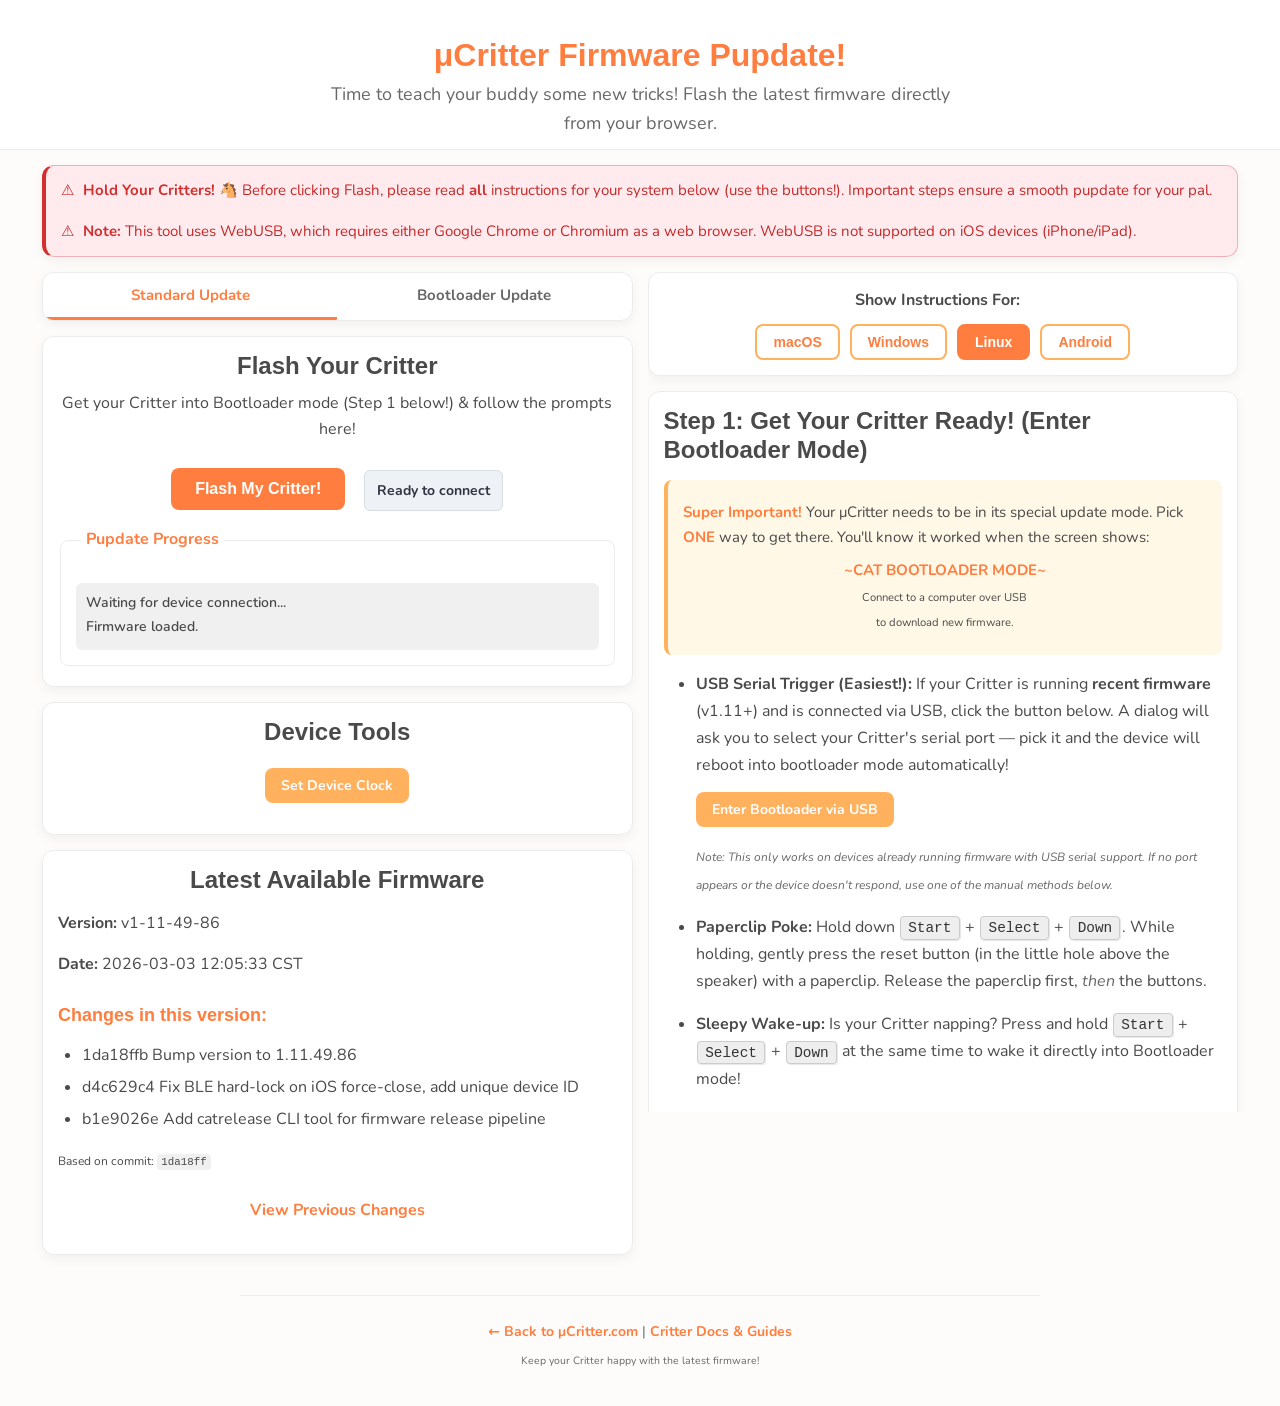
==== commit 91210ab9: "Update USB serial trigger minimum firmware version to v1.11+ Co-Authored-By: Claude Opus 4.6 <norepl" ====
--- a/index.html
+++ b/index.html
@@ -91,6 +91,11 @@
                         <p><strong>Advanced Users Only!</strong> This multi-step process updates your device's bootloader. Only do this if instructed by the uCritter team.</p>
                     </div>
 
+                    <fieldset>
+                        <legend>Bootloader Update Progress</legend>
+                        <div class="log" id="bootloaderLog">Waiting...</div>
+                    </fieldset>
+
                     <div id="bl-step-tracker">
                         <div class="bl-step active" data-bl-step="1">
                             <h3>Step 1: Flash Bootloader Firmware</h3>
@@ -118,11 +123,6 @@
                             </p>
                         </div>
                     </div>
-
-                    <fieldset>
-                        <legend>Bootloader Update Progress</legend>
-                        <div class="log" id="bootloaderLog">Waiting...</div>
-                    </fieldset>
                 </section>
 
                 <section id="deviceTools" class="card" hidden>
@@ -162,7 +162,7 @@
                         <p style="text-align: center; margin-top: 0.5em;"><strong>~CAT BOOTLOADER MODE~</strong><br/><small>Connect to a computer over USB<br/>to download new firmware.</small></p>
                     </div>
                     <ul>
-                        <li><strong>USB Serial Trigger (Easiest!):</strong> If your Critter is running <strong>recent firmware</strong> (v1.10+) and is connected via USB, click the button below. A dialog will ask you to select your Critter's serial port — pick it and the device will reboot into bootloader mode automatically!
+                        <li><strong>USB Serial Trigger (Easiest!):</strong> If your Critter is running <strong>recent firmware</strong> (v1.11+) and is connected via USB, click the button below. A dialog will ask you to select your Critter's serial port — pick it and the device will reboot into bootloader mode automatically!
                             <p style="margin-top: 0.5em;">
                                 <button id="serialDfuTrigger" class="serial-trigger-btn">Enter Bootloader via USB</button>
                                 <span id="serialDfuStatus" class="status status-info" style="display:none;"></span>
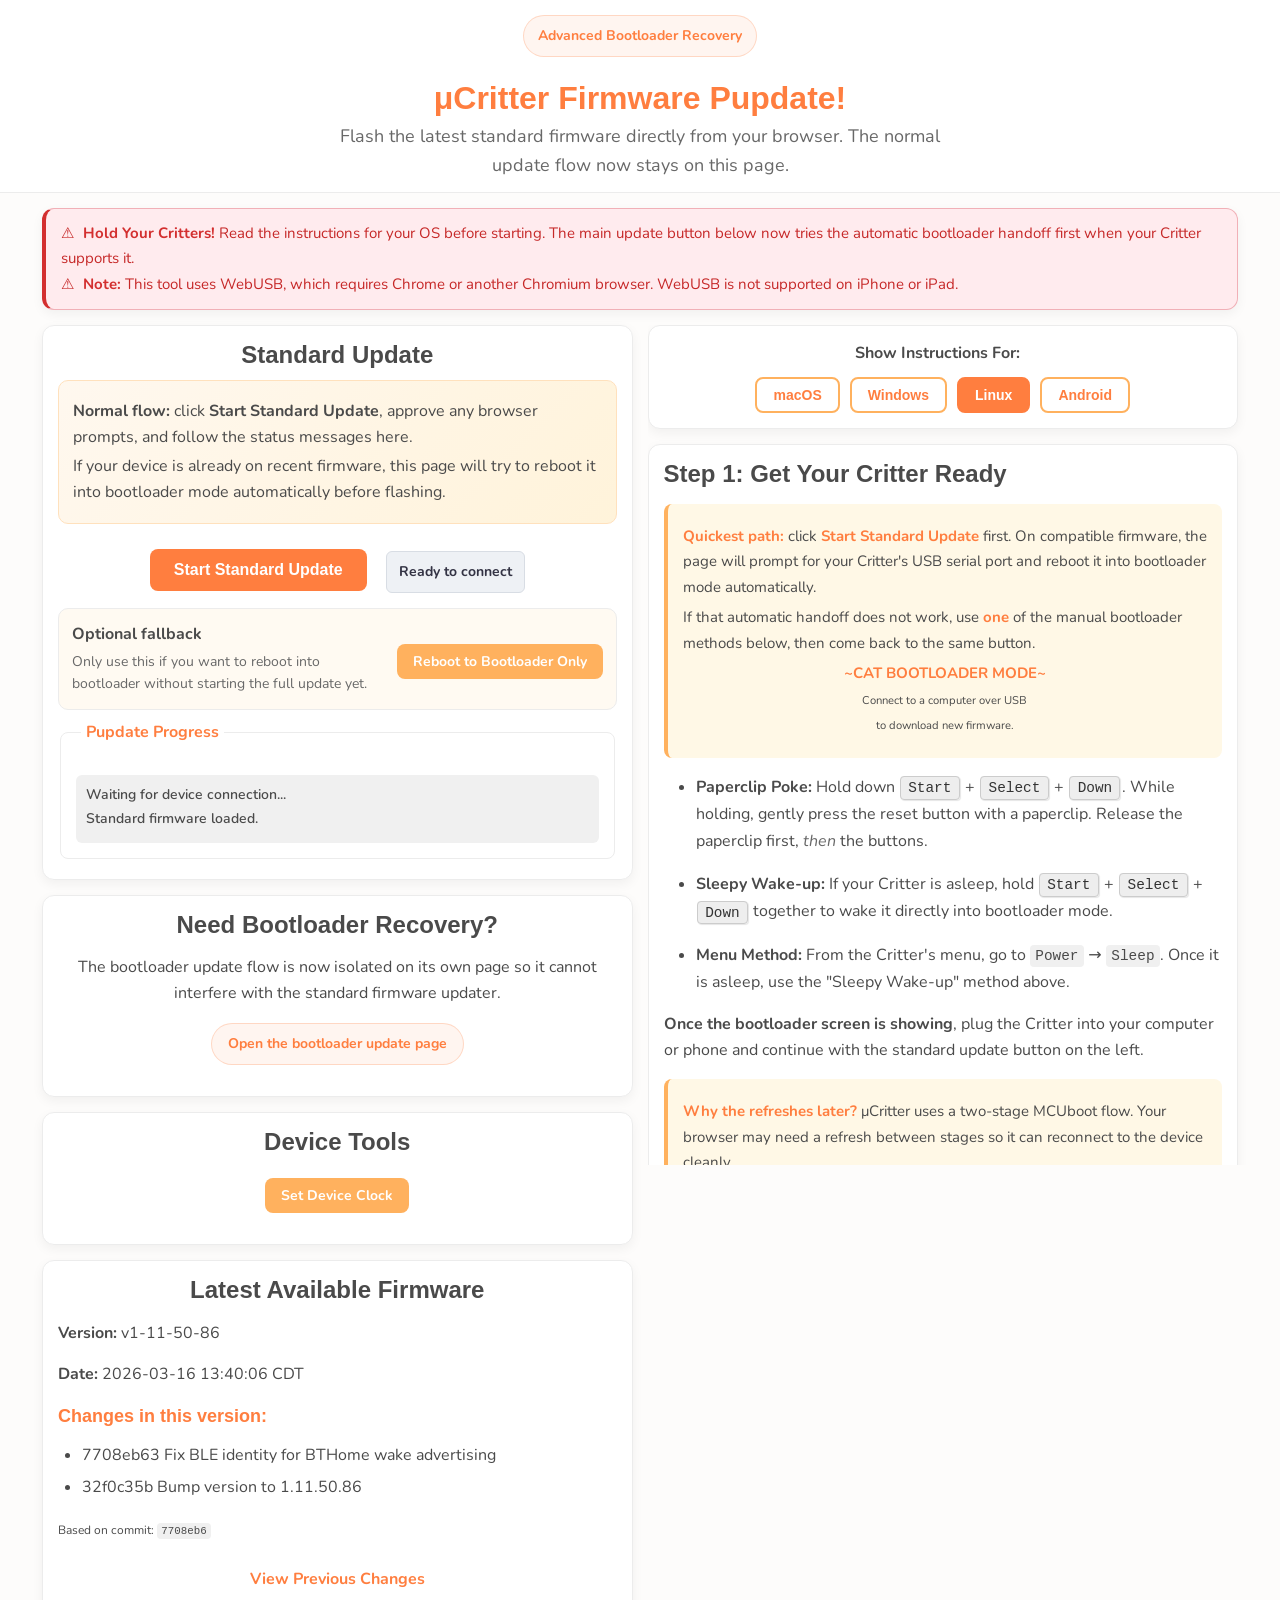
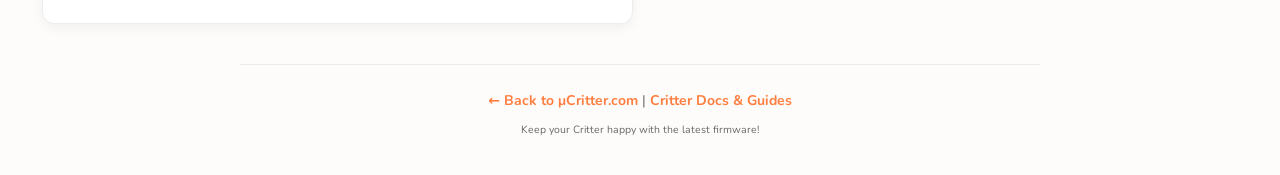
==== commit 49956a99: "Split standard and bootloader update flows" ====
--- a/index.html
+++ b/index.html
@@ -8,350 +8,317 @@
     gtag('js', new Date());
     gtag('config', 'G-86E5H2KF56');
     </script>
-    <meta charset="utf-8" />
+    <meta charset="utf-8">
     <title>μCritter Firmware Pupdate!</title>
-    <meta name="viewport" content="width=device-width, initial-scale=1" />
+    <meta name="viewport" content="width=device-width, initial-scale=1">
 
     <link rel="preconnect" href="https://fonts.googleapis.com">
     <link rel="preconnect" href="https://fonts.gstatic.com" crossorigin>
-    <link href="https://fonts.googleapis.com/css2?family=Nunito:wght@400;700&display=swap" rel="stylesheet">
-
-    <link rel="stylesheet" href="sakura.css" />
-    <link rel="stylesheet" href="pupdate-styles.css" />
+    <link href="https://fonts.googleapis.com/css2?family=Nunito:wght@400;700&amp;display=swap" rel="stylesheet">
+
+    <link rel="stylesheet" href="sakura.css">
+    <link rel="stylesheet" href="pupdate-styles.css">
 
     <script defer src="dfu.js"></script>
     <script defer src="dfu-util.js"></script>
     <script defer src="app.js"></script>
-
   </head>
 
-  <body>
+  <body data-page="standard">
     <div class="container">
-        <div id="browserNotice" hidden></div>
+      <div id="browserNotice" hidden></div>
     </div>
 
     <header class="hero">
+      <div class="hero-actions">
+        <a class="secondary-page-link" href="bootloader.html">Advanced Bootloader Recovery</a>
+      </div>
       <h1>μCritter Firmware Pupdate!</h1>
-      <p class="tagline">Time to teach your buddy some new tricks! Flash the latest firmware directly from your browser.</p>
+      <p class="tagline">Flash the latest standard firmware directly from your browser. The normal update flow now stays on this page.</p>
     </header>
 
     <div class="container">
-
-        <div id="readFirstWarning" class="note-box read-first-warning">
-             <p><strong>Hold Your Critters!</strong> 🐴 Before clicking Flash, please read <strong>all</strong> instructions for your system below (use the buttons!). Important steps ensure a smooth pupdate for your pal.</p>
-             <p style="margin-top: 1em;"><strong>Note:</strong> This tool uses WebUSB, which requires either Google Chrome or Chromium as a web browser. WebUSB is not supported on iOS devices (iPhone/iPad).</p>
+      <div id="readFirstWarning" class="note-box read-first-warning">
+        <p><strong>Hold Your Critters!</strong> Read the instructions for your OS before starting. The main update button below now tries the automatic bootloader handoff first when your Critter supports it.</p>
+        <p class="note-top-spacing"><strong>Note:</strong> This tool uses WebUSB, which requires Chrome or another Chromium browser. WebUSB is not supported on iPhone or iPad.</p>
+      </div>
+
+      <div class="layout-wrapper">
+        <div class="column flash-column">
+          <section id="flashSection" class="card">
+            <h2>Standard Update</h2>
+            <div class="flow-summary">
+              <p><strong>Normal flow:</strong> click <strong>Start Standard Update</strong>, approve any browser prompts, and follow the status messages here.</p>
+              <p>If your device is already on recent firmware, this page will try to reboot it into bootloader mode automatically before flashing.</p>
+            </div>
+
+            <p class="centered-row">
+              <button id="connect" type="button" disabled>Loading Firmware...</button>
+              <span id="status" class="status status-info">Initializing...</span>
+            </p>
+
+            <div class="inline-tool-row">
+              <div>
+                <strong>Optional fallback</strong>
+                <p class="support-copy">Only use this if you want to reboot into bootloader without starting the full update yet.</p>
+              </div>
+              <div class="inline-tool-actions">
+                <button id="serialDfuTrigger" type="button" class="serial-trigger-btn">Reboot to Bootloader Only</button>
+                <span id="serialDfuStatus" class="status status-info" style="display:none;"></span>
+              </div>
+            </div>
+
+            <dialog id="interfaceDialog">
+              <p>Your device has multiple DFU interfaces. Please select one:</p>
+              <form id="interfaceForm" method="dialog">
+                <div id="interfaceRadioButtons"></div>
+                <button id="selectInterface" type="submit">Use This Interface</button>
+                <button type="button" onclick="this.closest('dialog').close('cancelled')">Cancel</button>
+              </form>
+            </dialog>
+
+            <div id="usbInfo" style="display: none;"></div>
+
+            <fieldset>
+              <legend>Pupdate Progress</legend>
+              <div id="configForm">
+                <div class="log" id="downloadLog">Waiting for device connection...</div>
+              </div>
+            </fieldset>
+
+            <div id="timeSetArea" hidden>
+              <p class="time-set-row">
+                <button id="timeSetBtn" type="button" class="serial-trigger-btn">Set Device Clock</button>
+                <span id="timeSetStatus" class="status status-info" style="display:none;"></span>
+              </p>
+            </div>
+          </section>
+
+          <section class="card secondary-page-card">
+            <h2>Need Bootloader Recovery?</h2>
+            <p>The bootloader update flow is now isolated on its own page so it cannot interfere with the standard firmware updater.</p>
+            <p><a class="secondary-page-link inline-link" href="bootloader.html">Open the bootloader update page</a></p>
+          </section>
+
+          <section id="deviceTools" class="card" hidden>
+            <h2>Device Tools</h2>
+            <p class="centered-row">
+              <button id="standaloneTimeSetBtn" type="button" class="serial-trigger-btn">Set Device Clock</button>
+              <span id="standaloneTimeSetStatus" class="status status-info" style="display:none;"></span>
+            </p>
+          </section>
+
+          <section id="versionInfo" class="card" hidden>
+            <h2>Latest Available Firmware</h2>
+            <p><strong>Version:</strong> <span id="firmwareVersion">Loading...</span></p>
+            <p><strong>Date:</strong> <span id="firmwareDate">Loading...</span></p>
+            <h3 class="note-top-spacing">Changes in this version:</h3>
+            <ul id="firmwareChanges" class="version-changes">
+              <li>Loading...</li>
+            </ul>
+            <p><small>Based on commit: <code id="firmwareCommit">...</code></small></p>
+            <p class="version-link-row">
+              <a href="CHANGELOG.MD" target="_blank">View Previous Changes</a>
+            </p>
+          </section>
         </div>
 
-        <div class="layout-wrapper">
-
-            <div class="column flash-column">
-                <!-- Update Mode Tabs -->
-                <div id="updateModeTabs" class="card update-mode-tabs">
-                    <button class="mode-tab active" data-mode="standard">Standard Update</button>
-                    <button class="mode-tab" data-mode="bootloader">Bootloader Update</button>
+        <div class="column instructions-column">
+          <div class="os-toggle card">
+            <span>Show Instructions For:</span>
+            <div>
+              <button type="button" class="os-btn" data-os="mac">macOS</button>
+              <button type="button" class="os-btn" data-os="win">Windows</button>
+              <button type="button" class="os-btn" data-os="linux">Linux</button>
+              <button type="button" class="os-btn" data-os="android">Android</button>
+            </div>
+          </div>
+
+          <section id="intro-instructions" class="instructions card">
+            <h2>Step 1: Get Your Critter Ready</h2>
+            <div class="note-box" id="dfu-methods-intro">
+              <p><strong>Quickest path:</strong> click <strong>Start Standard Update</strong> first. On compatible firmware, the page will prompt for your Critter's USB serial port and reboot it into bootloader mode automatically.</p>
+              <p>If that automatic handoff does not work, use <strong>one</strong> of the manual bootloader methods below, then come back to the same button.</p>
+              <p class="bootloader-screen-preview"><strong>~CAT BOOTLOADER MODE~</strong><br><small>Connect to a computer over USB<br>to download new firmware.</small></p>
+            </div>
+            <ul>
+              <li><strong>Paperclip Poke:</strong> Hold down <kbd>Start</kbd> + <kbd>Select</kbd> + <kbd>Down</kbd>. While holding, gently press the reset button with a paperclip. Release the paperclip first, <em>then</em> the buttons.</li>
+              <li><strong>Sleepy Wake-up:</strong> If your Critter is asleep, hold <kbd>Start</kbd> + <kbd>Select</kbd> + <kbd>Down</kbd> together to wake it directly into bootloader mode.</li>
+              <li><strong>Menu Method:</strong> From the Critter's menu, go to <code>Power</code> → <code>Sleep</code>. Once it is asleep, use the "Sleepy Wake-up" method above.</li>
+            </ul>
+            <p><strong>Once the bootloader screen is showing</strong>, plug the Critter into your computer or phone and continue with the standard update button on the left.</p>
+            <div class="note-box">
+              <p><strong>Why the refreshes later?</strong> μCritter uses a two-stage MCUboot flow. Your browser may need a refresh between stages so it can reconnect to the device cleanly.</p>
+            </div>
+          </section>
+
+          <section class="instructions card" data-ins="mac" hidden>
+            <h2>Step 2: macOS Pupdate Dance!</h2>
+            <p>Mac pals, follow the status messages next to the <strong>Start Standard Update</strong> button. It is still a connect-refresh-connect routine, but the bootloader helper now lives in the same card.</p>
+            <ol>
+              <li>Make sure your Critter is plugged in and showing the <strong>~CAT BOOTLOADER MODE~</strong> screen if the automatic handoff did not already do it for you.</li>
+              <li>Click <strong>Start Standard Update</strong>.</li>
+              <li>A browser pop-up will ask for permission. Select <code>MCUBOOT</code> and click <strong>Connect</strong>.
+                <div class="note-box">Seeing <code>CAT PROTOTYPE</code>? Your Critter is not in bootloader mode yet. Go back to Step 1 and try again.</div>
+              </li>
+              <li>The status message will tell you when it is time to <strong>REFRESH PAGE</strong>. Do it with <kbd>⌘</kbd>+<kbd>R</kbd>.</li>
+              <li>After refreshing, the page may ask you to click the button again for Stage 2 permission. If the browser asks, choose <code>MCUBOOT</code> again.</li>
+              <li>The status will again say <strong>REFRESH PAGE AGAIN</strong>.</li>
+              <li>One last time: after the final refresh, click the button if needed and the pupdate should start automatically.</li>
+            </ol>
+            <p><strong>Did it work?</strong> Keep an eye on the progress log. "Pupdate Complete!" means success and your Critter will reboot with the new firmware.</p>
+          </section>
+
+          <section class="instructions card" data-ins="win" hidden>
+            <h2>Step 2: Windows Pupdate Prep! (Drivers &amp; Restart Required!)</h2>
+            <p>Because Windows needs a little extra help recognizing your Critter during the update, you need a one-time Zadig driver setup and a restart sequence. Please follow these steps exactly.</p>
+
+            <h3>A. Preparation</h3>
+            <ol>
+              <li><strong>Fetch Zadig:</strong> Download the latest version from <a href="https://zadig.akeo.ie/" target="_blank" rel="noopener">zadig.akeo.ie</a>.</li>
+              <li><strong>Critter Ready:</strong> Make sure your Critter shows the <strong>~CAT BOOTLOADER MODE~</strong> screen and is plugged into your PC.</li>
+            </ol>
+
+            <h3>B. Zadig - Part 1 (Stage 1 Driver)</h3>
+            <ol start="3">
+              <li><strong>Run Zadig as Admin:</strong> Right-click Zadig and choose "Run as administrator".</li>
+              <li><strong>Show All Devices:</strong> In Zadig, click <code>Options</code> and enable <code>List All Devices</code>.</li>
+              <li><strong>Find DFU Interface (Interface 2):</strong> Select <code>MCUBOOT</code> from the dropdown list (USB ID <code>2FE3 0100</code>).
+                <div class="note-box">
+                  <p><strong>Interface Check:</strong> Pick the entry for <strong>Interface 2</strong>. Do <strong>not</strong> replace the driver for Interface 0.</p>
+                  <p>Seeing <code>CAT PROTOTYPE</code> instead of <code>MCUBOOT</code>? Go back to Step 1 and re-enter bootloader mode.</p>
                 </div>
-
-                <section id="flashSection" class="card">
-                    <h2>Flash Your Critter</h2>
-                    <p style="text-align: center;">Get your Critter into Bootloader mode (Step 1 below!) & follow the prompts here!</p>
-                    <p style="text-align: center;">
-                        <button id="connect" disabled>Loading Firmware...</button>
-                        <span id="status" class="status status-info">Initializing...</span>
-                    </p>
-
-                    <dialog id="interfaceDialog">
-                       <p>Your device has multiple DFU interfaces. Please select one:</p>
-                       <form id="interfaceForm" method="dialog">
-                           <div id="interfaceRadioButtons"></div>
-                           <button id="selectInterface" type="submit">Use This Interface</button>
-                           <button type="button" onclick="this.closest('dialog').close('cancelled')">Cancel</button>
-                       </form>
-                    </dialog>
-
-                    <div id="usbInfo" style="display: none;"></div>
-
-                    <fieldset>
-                        <legend>Pupdate Progress</legend>
-                        <form id="configForm"> <div class="log" id="downloadLog">Waiting for device connection...</div>
-                        </form>
-                    </fieldset>
-
-                    <div id="timeSetArea" hidden>
-                        <p style="text-align: center; margin-top: 1.5em;">
-                            <button id="timeSetBtn" class="serial-trigger-btn">Set Device Clock</button>
-                            <span id="timeSetStatus" class="status status-info" style="display:none;"></span>
-                        </p>
-                    </div>
-                </section>
-
-                <!-- Bootloader Update Section (hidden by default) -->
-                <section id="bootloaderSection" class="card" hidden>
-                    <h2>Bootloader Update</h2>
-                    <div class="note-box" style="background-color: #ffebee; border-left-color: #d32f2f;">
-                        <p><strong>Advanced Users Only!</strong> This multi-step process updates your device's bootloader. Only do this if instructed by the uCritter team.</p>
-                    </div>
-
-                    <fieldset>
-                        <legend>Bootloader Update Progress</legend>
-                        <div class="log" id="bootloaderLog">Waiting...</div>
-                    </fieldset>
-
-                    <div id="bl-step-tracker">
-                        <div class="bl-step active" data-bl-step="1">
-                            <h3>Step 1: Flash Bootloader Firmware</h3>
-                            <p>This special firmware contains a bootloader update image. Get your Critter into bootloader mode first (see instructions on the right).</p>
-                            <p>
-                                <button id="bl-connect-step1" disabled>Flash Bootloader Firmware</button>
-                                <span id="bl-status-step1" class="status status-info">Loading firmware...</span>
-                            </p>
-                        </div>
-
-                        <div class="bl-step" data-bl-step="2">
-                            <h3>Step 2: Update Bootloader on Device</h3>
-                            <p>After your device reboots from Step 1, navigate to:</p>
-                            <p style="text-align:center;"><code>Settings &gt; DEVELOPER &gt; UPDATE BOOTLOADER</code></p>
-                            <p>Confirm the update on your device and wait for it to reboot completely.</p>
-                            <p><button id="bl-confirm-step2">I've Updated the Bootloader</button></p>
-                        </div>
-
-                        <div class="bl-step" data-bl-step="3">
-                            <h3>Step 3: Flash Standard Firmware</h3>
-                            <p>Click below to put your device back into bootloader mode via USB and flash the standard firmware.</p>
-                            <p>
-                                <button id="bl-connect-step3" disabled>Flash Standard Firmware</button>
-                                <span id="bl-status-step3" class="status status-info">Waiting for Step 2...</span>
-                            </p>
-                        </div>
-                    </div>
-                </section>
-
-                <section id="deviceTools" class="card" hidden>
-                    <h2>Device Tools</h2>
-                    <p style="text-align: center;">
-                        <button id="standaloneTimeSetBtn" class="serial-trigger-btn">Set Device Clock</button>
-                        <span id="standaloneTimeSetStatus" class="status status-info" style="display:none;"></span>
-                    </p>
-                </section>
-
-                <section id="versionInfo" class="card" hidden> <h2>Latest Available Firmware</h2>
-                    <p><strong>Version:</strong> <span id="firmwareVersion">Loading...</span></p>
-                    <p><strong>Date:</strong> <span id="firmwareDate">Loading...</span></p>
-                    <h3 style="margin-top: 1.5em;">Changes in this version:</h3>
-                    <ul id="firmwareChanges" style="padding-left: 1.5em; list-style-type: disc;">
-                        <li>Loading...</li>
-                    </ul>
-                     <p><small>Based on commit: <code id="firmwareCommit">...</code></small></p>
-                     <p style="margin-top: 1.5em; text-align: center;">
-                        <a href="CHANGELOG.MD" target="_blank">View Previous Changes</a>
-                     </p>
-                </section> </div> <div class="column instructions-column">
-                <div class="os-toggle card">
-                    <span>Show Instructions For:</span>
-                    <div>
-                        <button class="os-btn" data-os="mac">macOS</button>
-                        <button class="os-btn" data-os="win">Windows</button>
-                        <button class="os-btn" data-os="linux">Linux</button>
-                        <button class="os-btn" data-os="android">Android</button>
-                    </div>
-                </div>
-
-                <section id="intro-instructions" class="instructions card">
-                    <h2>Step 1: Get Your Critter Ready! (Enter Bootloader Mode)</h2>
-                    <div class="note-box" id="dfu-methods-intro">
-                        <p><strong>Super Important!</strong> Your μCritter needs to be in its special update mode. Pick <strong>ONE</strong> way to get there. You'll know it worked when the screen shows:</p>
-                        <p style="text-align: center; margin-top: 0.5em;"><strong>~CAT BOOTLOADER MODE~</strong><br/><small>Connect to a computer over USB<br/>to download new firmware.</small></p>
-                    </div>
-                    <ul>
-                        <li><strong>USB Serial Trigger (Easiest!):</strong> If your Critter is running <strong>recent firmware</strong> (v1.11+) and is connected via USB, click the button below. A dialog will ask you to select your Critter's serial port — pick it and the device will reboot into bootloader mode automatically!
-                            <p style="margin-top: 0.5em;">
-                                <button id="serialDfuTrigger" class="serial-trigger-btn">Enter Bootloader via USB</button>
-                                <span id="serialDfuStatus" class="status status-info" style="display:none;"></span>
-                            </p>
-                            <p><small><em>Note: This only works on devices already running firmware with USB serial support. If no port appears or the device doesn't respond, use one of the manual methods below.</em></small></p>
-                        </li>
-                        <li><strong>Paperclip Poke:</strong> Hold down <kbd>Start</kbd> + <kbd>Select</kbd> + <kbd>Down</kbd>. While holding, gently press the reset button (in the little hole above the speaker) with a paperclip. Release the paperclip first, <em>then</em> the buttons.</li>
-                        <li><strong>Sleepy Wake-up:</strong> Is your Critter napping? Press and hold <kbd>Start</kbd> + <kbd>Select</kbd> + <kbd>Down</kbd> at the same time to wake it directly into Bootloader mode!</li>
-                        <li><strong>Menu Method:</strong> From the Critter's menu, go to <code>Power</code> → <code>Sleep</code>. Let it snooze, then use the "Sleepy Wake-up" method above.</li>
-                    </ul>
-                    <p><strong>Bootloader screen showing? Awesome!</strong> Now plug your Critter into your computer/phone with its USB cable. On to Step 2!</p>
-                     <div class="note-box">
-                         <p><strong>Why the refreshes later?</strong> Your Critter uses a super-safe two-stage update process (called MCUBOOT). Your browser talks to both stages, and sometimes needs a page refresh to switch between them. Just follow the messages next to the big Flash button!</p>
-                     </div>
-                </section>
-                 <section class="instructions card" data-ins="mac" hidden>
-                  <h2>Step 2: macOS Pupdate Dance!</h2>
-                  <p>Mac pals, just follow the messages next to the Flash button over there 👈. It's a simple connect-refresh-connect routine!</p>
-                  <ol>
-                    <li>Make sure your Critter is plugged in and showing the <strong>~CAT BOOTLOADER MODE~</strong> screen (from Step 1!).</li>
-                    <li>Click the big <strong>Flash My Critter!</strong> button. (The text might change as you go!)</li>
-                    <li>A browser pop-up will ask for permission. Select <code>MCUBOOT</code> and click <strong>Connect</strong>.
-                       <div class="note-box">🐾 Seeing <code>CAT PROTOTYPE</code>? Whoops! Your Critter isn't in Bootloader mode. Go back to Step 1 and try again!</div>
-                    </li>
-                    <li>The status message will tell you when it's time to <strong>REFRESH PAGE</strong>. Do it! (<kbd>⌘</kbd>+<kbd>R</kbd>)</li>
-                    <li>After refreshing, the page might ask you to click the button again (like "Connect Stage 2"). If the pop-up appears, choose <code>MCUBOOT</code> again.</li>
-                    <li>The status will again say <strong>REFRESH PAGE AGAIN</strong>. You got this! (<kbd>⌘</kbd>+<kbd>R</kbd>)</li>
-                    <li>One last time! After the final refresh, click the button if needed ("Connect to Flash" perhaps?). The Pupdate should start automatically!</li>
-                  </ol>
-                   <p><strong>Did it work?</strong> 🎉 Keep an eye on the progress log. "Pupdate Complete!" means success! Your Critter will restart with its new tricks.</p>
-                </section>
-
-                <section class="instructions card" data-ins="win" hidden>
-                  <h2>Step 2: Windows Pupdate Prep! (Drivers & Restart Required!)</h2>
-                   <p>Howdy, Windows user! Because Windows needs a little extra help recognizing your Critter during the update, we need to use a tool called <strong>Zadig</strong> to install the right drivers <strong>and</strong> perform a specific restart sequence. This is a <strong>one-time setup</strong> per computer. Please follow these steps exactly!</p>
-
-                  <h3>A. Preparation</h3>
-                  <ol>
-                      <li><strong>Fetch Zadig:</strong> Download the latest version from <a href="https://zadig.akeo.ie/" target="_blank" rel="noopener">zadig.akeo.ie</a>. Save it somewhere easy to find.</li>
-                      <li><strong>Critter Ready:</strong> Make sure your Critter shows the <strong>~CAT BOOTLOADER MODE~</strong> screen (Step 1!) and is plugged into your PC's USB port.</li>
-                  </ol>
-
-                  <h3>B. Zadig - Part 1 (Stage 1 Driver)</h3>
-                  <ol start="3">
-                      <li><strong>Run Zadig as Admin:</strong> Right-click the Zadig file and choose "Run as administrator".</li>
-                      <li><strong>Show All Devices:</strong> In Zadig's menu, click <code>Options</code> -> check ✅ <code>List All Devices</code>.</li>
-                      <li><strong>Find DFU Interface (Interface 2):</strong> Select <code>MCUBOOT</code> from the dropdown list (it should have USB ID <code>2FE3 0100</code>).
-                         <div class="note-box">
-                             <p><strong>Interface Check:</strong> Zadig usually shows multiple "Interfaces" for <code>MCUBOOT</code> in this first stage (e.g., Interface 0, Interface 2). You need to select the one used for firmware updates, which is <strong>Interface 2</strong>. Make sure the entry you select in the dropdown specifically mentions Interface 2.</p>
-                             <p>Do <strong>NOT</strong> change the driver for Interface 0 (the Serial/CDC interface).</p>
-                             <p>🐾 Seeing <code>CAT PROTOTYPE</code> instead of <code>MCUBOOT</code>? Whoops! Wrong mode. Go back to Step 1, get the right screen, then re-open Zadig.</p></div></li>
-                      <li><strong>Select WinUSB:</strong> Ensure the box next to the big green arrow shows <code>WinUSB</code> for the selected <strong>Interface 2</strong>.</li>
-                      <li><strong>Install Driver:</strong> Click the large "Replace Driver" or "Install Driver" button. Click "Yes" to prompts. This installs WinUSB specifically for Interface 2.</li>
-                      <li><strong>Close Zadig</strong> (for now).</li>
-                  </ol>
-
-                  <h3>C. Web App - Part 1 (Trigger Stage 2)</h3>
-                   <div class="note-box">Now we use the webpage briefly just to get the Critter into its second update stage.</div>
-                  <ol start="9">
-                      <li><strong>Back to this Web Page:</strong> Click the big <strong>Flash My Critter!</strong> button over there 👈.</li>
-                      <li><strong>Browser Pop-up:</strong> Your browser will ask for permission. Select the device named <code>MCUBOOT</code> and click the <strong>Connect</strong> button in the pop-up.</li>
-                      <li><strong>Wait for Switch:</strong> The status message here should soon say something like "Switching device mode...". The Critter is now entering Stage 2.</li>
-                      <li><strong>IMPORTANT:</strong> You can ignore any "REFRESH PAGE" message for now. Leave the Critter plugged in!</li>
-                  </ol>
-
-                  <h3>D. Zadig - Part 2 (Stage 2 Driver)</h3>
-                    <div class="note-box">Quick! Let's teach Windows about Stage 2 while the Critter is plugged in and in the new stage.</div>
-                  <ol start="13">
-                      <li><strong>Run Zadig as Admin AGAIN:</strong> Open Zadig again (Right-click -> "Run as administrator").</li>
-                      <li><strong>Show All Devices AGAIN:</strong> Go to <code>Options</code> -> check ✅ <code>List All Devices</code> again.</li>
-                      <li><strong>Find Stage 2 Device:</strong> Select <code>MCUBOOT</code> again from the dropdown.
-                         <div class="note-box">In this second stage, Zadig should show only <strong>one</strong> <code>MCUBOOT</code> device (the USB ID might be <code>2FE3 FFFF</code> or stay <code>2FE3 0100</code>). Select this single entry.</div></li>
-                      <li><strong>Select WinUSB AGAIN:</strong> Make sure <code>WinUSB</code> is selected next to the green arrow.</li>
-                      <li><strong>Install Driver AGAIN:</strong> Click "Replace Driver" / "Install Driver".</li>
-                      <li><strong>Close Zadig.</strong> Driver setup is complete!</li>
-                  </ol>
-
-                 <h3>E. The Big Restart (The Windows Driver Shuffle!)</h3>
-                    <div class="note-box">‼️ <strong>CRITICAL STEP FOR WINDOWS:</strong> To make Windows properly use the new drivers for both stages, we need to do this exact sequence. This clears out any confusion!</div>
-                  <ol start="19">
-                      <li>Physically <strong>unplug</strong> the μCritter's USB cable from your PC.</li>
-                      <li>Completely <strong>CLOSE your web browser</strong> (all windows and tabs).</li>
-                      <li><strong>Re-open</strong> the browser and navigate back to this Pupdate page.</li>
-                      <li><strong>Plug the μCritter back in</strong> (it should still be showing the <strong>~CAT BOOTLOADER MODE~</strong> screen!).</li>
-                  </ol>
-
-                 <h3>F. Web App - Start Fresh & Pupdate!</h3>
-                   <div class="note-box">Because we restarted the browser, the webpage is starting fresh. But now that the drivers are installed correctly for <strong>both</strong> stages, the full update process should work smoothly!</div>
-                 <ol start="23">
-                     <li>Click the big <strong>Flash My Critter!</strong> button 👈 one more time.</li>
-                     <li><strong>Follow the Prompts:</strong> Now, simply follow all the status messages next to the button. It should guide you through the connect-refresh-connect sequence without needing Zadig again:
-                         <ul>
-                            <li>Select <code>MCUBOOT</code> in the browser pop-up when asked. The app will automatically figure out if it's Stage 1 or Stage 2 this time.</li>
-                            <li>Click <strong>REFRESH PAGE</strong> (<kbd>Ctrl</kbd>+<kbd>R</kbd>) when the status tells you to.</li>
-                            <li>Click the button again ("Connect Stage 2"?) after the first refresh if needed (select <code>MCUBOOT</code> if asked).</li>
-                            <li>Click <strong>REFRESH PAGE AGAIN</strong> when the status tells you to.</li>
-                            <li>Click the button one last time ("Connect to Flash"?) after the second refresh if needed (select <code>MCUBOOT</code> if asked).</li>
-                         </ul>
-                     </li>
-                     <li><strong>Pupdate Time!</strong> The firmware flashing should begin automatically after the final connection!</li>
-                 </ol>
-                 <p>Watch the progress log. "Pupdate Complete!" = Success! 🎉 Your Critter will restart automatically.</p>
-                </section>
-
-                <section class="instructions card" data-ins="linux" hidden>
-                  <h2>Step 2: Linux Pupdate Prep! (Permissions Time!)</h2>
-                  <p>Hey Linux friend! We need to give your browser permission to chat with the Critter. This is usually a quick, <strong>one-time setup</strong> per computer using a <code>udev</code> rule.</p>
-                  <h3>A. Create udev Rule (Choose One Method)</h3>
-                  <p>You only need to do this once per computer.</p>
-                  <h4>Method 1: Manual Steps</h4>
-                  <ol>
-                    <li><strong>Open your Terminal.</strong></li>
-                    <li><strong>Create/Edit the Rules File:</strong> Type or paste: <br/><code>sudo nano /etc/udev/rules.d/51-mcuboot.rules</code></li>
-                    <li><strong>Paste These Lines:</strong> Copy the two lines below exactly and paste them into the nano editor:
-                      <pre><code class="language-text">SUBSYSTEM=="usb", ATTR{idVendor}=="2fe3", ATTR{idProduct}=="0100", MODE="0666", GROUP="plugdev"
+              </li>
+              <li><strong>Select WinUSB:</strong> Ensure the box next to the arrow shows <code>WinUSB</code> for Interface 2.</li>
+              <li><strong>Install Driver:</strong> Click "Replace Driver" or "Install Driver".</li>
+              <li><strong>Close Zadig</strong> for now.</li>
+            </ol>
+
+            <h3>C. Web App - Part 1 (Trigger Stage 2)</h3>
+            <div class="note-box">Now use this page briefly to move the Critter into its second update stage.</div>
+            <ol start="9">
+              <li>Click <strong>Start Standard Update</strong>.</li>
+              <li>Select <code>MCUBOOT</code> in the browser pop-up.</li>
+              <li>Wait until the status says the device is switching modes.</li>
+              <li><strong>Ignore any refresh prompt for now.</strong> Leave the Critter plugged in.</li>
+            </ol>
+
+            <h3>D. Zadig - Part 2 (Stage 2 Driver)</h3>
+            <div class="note-box">Now teach Windows about Stage 2 while the device is still connected.</div>
+            <ol start="13">
+              <li><strong>Run Zadig as Admin again.</strong></li>
+              <li><strong>Show All Devices again.</strong></li>
+              <li><strong>Find Stage 2 Device:</strong> Select <code>MCUBOOT</code> again from the dropdown.
+                <div class="note-box">In this stage, Zadig should show only one <code>MCUBOOT</code> device.</div>
+              </li>
+              <li><strong>Select WinUSB again.</strong></li>
+              <li><strong>Install Driver again.</strong></li>
+              <li><strong>Close Zadig.</strong></li>
+            </ol>
+
+            <h3>E. The Big Restart (The Windows Driver Shuffle!)</h3>
+            <div class="note-box"><strong>Critical:</strong> Windows needs this exact sequence so the new drivers bind correctly.</div>
+            <ol start="19">
+              <li>Physically <strong>unplug</strong> the μCritter from your PC.</li>
+              <li>Completely <strong>close your browser</strong>.</li>
+              <li><strong>Re-open</strong> the browser and come back to this page.</li>
+              <li><strong>Plug the μCritter back in</strong> while it is still showing the bootloader screen.</li>
+            </ol>
+
+            <h3>F. Start Fresh &amp; Pupdate!</h3>
+            <div class="note-box">After the restart, the driver setup should be complete for both stages.</div>
+            <ol start="23">
+              <li>Click <strong>Start Standard Update</strong> again.</li>
+              <li><strong>Follow the prompts:</strong>
+                <ul>
+                  <li>Select <code>MCUBOOT</code> in the browser pop-up when asked.</li>
+                  <li>Click <strong>REFRESH PAGE</strong> when the status tells you to.</li>
+                  <li>Click the button again after the first refresh if needed.</li>
+                  <li>Click <strong>REFRESH PAGE AGAIN</strong> when prompted.</li>
+                  <li>Click the button one last time after the second refresh if needed.</li>
+                </ul>
+              </li>
+              <li><strong>Pupdate Time!</strong> Flashing should begin automatically after the final connection.</li>
+            </ol>
+            <p>Watch the progress log. "Pupdate Complete!" means success and your Critter will restart automatically.</p>
+          </section>
+
+          <section class="instructions card" data-ins="linux" hidden>
+            <h2>Step 2: Linux Pupdate Prep! (Permissions Time!)</h2>
+            <p>Linux usually needs a quick one-time <code>udev</code> rule so the browser can talk to the Critter.</p>
+            <h3>A. Create udev Rule (Choose One Method)</h3>
+            <p>You only need to do this once per computer.</p>
+            <h4>Method 1: Manual Steps</h4>
+            <ol>
+              <li><strong>Open your terminal.</strong></li>
+              <li><strong>Create or edit the rules file:</strong> <br><code>sudo nano /etc/udev/rules.d/51-mcuboot.rules</code></li>
+              <li><strong>Paste these lines:</strong>
+                <pre><code class="language-text">SUBSYSTEM=="usb", ATTR{idVendor}=="2fe3", ATTR{idProduct}=="0100", MODE="0666", GROUP="plugdev"
 SUBSYSTEM=="usb", ATTR{idVendor}=="2fe3", ATTR{idProduct}=="ffff", MODE="0666", GROUP="plugdev"</code></pre>
-                    </li>
-                    <li><strong>Save & Exit Nano:</strong> Press <kbd>Ctrl</kbd>+<kbd>X</kbd>, then press <kbd>Y</kbd>, then press <kbd>Enter</kbd>.</li>
-                    <li><strong>Check Group Membership:</strong> In the terminal, type <code>groups</code> and press Enter. Check if <code>plugdev</code> is listed.</li>
-                    <li><strong>Add to Group (if needed):</strong> If <code>plugdev</code> was NOT listed, run: <br/><code>sudo usermod -aG plugdev $USER</code> <br/>(This adds your current user to the group).</li>
-                    <li><strong>Reload Rules:</strong> Run: <br/><code>sudo udevadm control --reload-rules && sudo udevadm trigger</code></li>
-                    <li><strong>‼️ LOG OUT / LOG IN (CRITICAL if group was added):</strong> If you had to add yourself to the <code>plugdev</code> group in step 6, you <strong>MUST log out completely</strong> from your Linux session and log back in for the group change to take effect! Restarting the browser is not enough.</li>
-                  </ol>
-                   <h4>Method 2: Bash One-Liner</h4>
-                   <p>This single command does the same thing as the manual steps (creates file, adds user, reloads rules). Copy/paste into your terminal:</p>
-                   <pre><code class="language-text" style="font-size: 1.1rem;">echo -e 'SUBSYSTEM=="usb", ATTR{idVendor}=="2fe3", ATTR{idProduct}=="0100", MODE="0666", GROUP="plugdev"\nSUBSYSTEM=="usb", ATTR{idVendor}=="2fe3", ATTR{idProduct}=="ffff", MODE="0666", GROUP="plugdev"' | sudo tee /etc/udev/rules.d/51-mcuboot.rules > /dev/null && sudo usermod -aG plugdev $USER && sudo udevadm control --reload-rules && sudo udevadm trigger && echo "Rule created/updated. Log out/in if you weren't in plugdev group before running this."</code></pre>
-                   <div class="note-box">
-                        <p><small><strong>Log Out Required?</strong> If this command added you to the <code>plugdev</code> group (check with <code>groups</code>), you <strong>MUST log out completely</strong> and log back in for permissions to work correctly!</small></p>
-                   </div>
-                   <div class="note-box">
-                        <p><strong>Access Denied Error with Chromium from Snap/Flatpak</strong> If you installed Chromium/Chrome via <strong>Snap</strong> (common on Ubuntu), you may receive an Access Denied error. You might need to grant it explicit USB access by running: <br/><code>sudo snap connect chromium:raw-usb</code><br/>(Replace `chromium` if needed for Chrome). Restart the browser afterwards. If you use <strong>Flatpak</strong>, check its permissions (e.g., using Flatseal). Sometimes, installing Chrome directly from Google (as a `.deb` package) avoids these sandboxing issues.</p>
-                   </div>
-
-                  <h3>B. Linux Pupdate Dance! (After Setup & Login)</h3>
-                   <ol start="9"> <li><strong>Re-plug Your Critter:</strong> After setting up rules (and logging back in if needed!), unplug/replug the Critter (make sure it shows the <strong>~CAT BOOTLOADER MODE~</strong> screen!).</li>
-                    <li>Click the big <strong>Flash My Critter!</strong> button.</li>
-                    <li>If a browser pop-up asks, choose <code>MCUBOOT</code> and click <strong>Connect</strong>.
-                       <div class="note-box">🐾 Seeing <code>CAT PROTOTYPE</code>? Whoops! Bootloader mode needed (Step 1).</div>
-                    </li>
-                    <li>Follow the status prompts: Click <strong>REFRESH PAGE</strong> when asked (<kbd>Ctrl</kbd>+<kbd>R</kbd>).</li>
-                    <li>Click the button again ("Connect Stage 2"?) and select <code>MCUBOOT</code> if prompted.</li>
-                    <li>Click <strong>REFRESH PAGE AGAIN</strong> when asked.</li>
-                    <li>Click the button ("Connect to Flash"?) and select <code>MCUBOOT</code> if prompted. Flashing starts!</li>
-                  </ol>
-                   <p>Watch the progress log. "Pupdate Complete!" = Success! 🎉 Your Critter will reboot.</p>
-                </section>
-
-                <section class="instructions card" data-ins="android" hidden>
-                  <h2>Step 2: Android Pupdate Prep!</h2>
-                  <p>Hey Android adventurer! Let's get your phone ready to give your Critter its Pupdate.</p>
-                  <div class="note-box"><strong>Browser Requirement:</strong> You MUST use <strong>Google Chrome</strong> on your Android phone! WebUSB usually only works reliably in Chrome.</div>
-                  <h3>A. Get Connected & Check OTG</h3>
-                  <ol>
-                    <li>Make sure your Critter is showing the <strong>~CAT BOOTLOADER MODE~</strong> screen (from Step 1!).</li>
-                    <li><strong>Plug Critter into Phone:</strong> You'll need either:
-                        <ul>
-                            <li>A <strong>USB-C to USB-C cable</strong>.</li>
-                            <li><em>OR</em> a <strong>USB OTG adapter</strong> (USB-C for your phone, USB-A for the Critter's cable) + the Critter's normal USB cable.</li>
-                        </ul>
-                    </li>
-                    <li><strong>Enable OTG (If Necessary):</strong>
-                        <ul>
-                            <li>Many phones turn OTG on automatically!</li>
-                            <li>If the Critter isn't detected later, check your phone's <strong>Settings</strong> for "OTG" (sometimes under "Connected Devices" or similar) and flip the switch <strong>ON</strong>.</li>
-                            <li>Not sure if your phone supports OTG? Search the Play Store for a "USB OTG Checker" app to find out.</li>
-                        </ul>
-                    </li>
-                  </ol>
-                  <h3>B. Android Pupdate Dance!</h3>
-                   <p>Ready? Using Chrome, follow the messages next to the Flash button over there 👈:</p>
-                  <ol start="4"> <li>Click the big <strong>Flash My Critter!</strong> button.</li>
-                    <li>Chrome will pop up asking for permission. Choose <code>MCUBOOT</code> and tap <strong>Connect</strong>.
-                       <div class="note-box">🐾 Seeing <code>CAT PROTOTYPE</code>? Whoops! Your Critter isn't in Bootloader mode. Go back to Step 1 and try again!</div>
-                    </li>
-                    <li>The status message will say <strong>REFRESH PAGE</strong>. In Chrome on Android, you can usually do this by <strong>pulling down from the top of the screen</strong> until you see the refresh icon 🔄.</li>
-                    <li>After refreshing, tap the button again if needed ("Connect Stage 2"?). Select <code>MCUBOOT</code> if the pop-up appears.</li>
-                    <li>Status asks to <strong>REFRESH PAGE AGAIN</strong>? You know the drill! (Pull down to refresh!)</li>
-                    <li>One last time! Tap the button if needed ("Connect to Flash"?). The Pupdate should start automatically!</li>
-                  </ol>
-                   <p><strong>Did it work?</strong> 🎉 Keep an eye on the progress log. "Pupdate Complete!" means your Critter is ready to reboot and show off!</p>
-                </section>
-
-            </div> </div> </div> <footer class="container">
+              </li>
+              <li><strong>Save and exit Nano:</strong> <kbd>Ctrl</kbd>+<kbd>X</kbd>, then <kbd>Y</kbd>, then <kbd>Enter</kbd>.</li>
+              <li><strong>Check group membership:</strong> run <code>groups</code> and see whether <code>plugdev</code> is listed.</li>
+              <li><strong>Add yourself to the group if needed:</strong> <br><code>sudo usermod -aG plugdev $USER</code></li>
+              <li><strong>Reload rules:</strong> <br><code>sudo udevadm control --reload-rules &amp;&amp; sudo udevadm trigger</code></li>
+              <li><strong>Log out and back in</strong> if the group membership changed.</li>
+            </ol>
+
+            <h4>Method 2: Bash One-Liner</h4>
+            <p>This command creates the file, adds your user, and reloads the rules:</p>
+            <pre><code class="language-text compact-code">echo -e 'SUBSYSTEM=="usb", ATTR{idVendor}=="2fe3", ATTR{idProduct}=="0100", MODE="0666", GROUP="plugdev"\nSUBSYSTEM=="usb", ATTR{idVendor}=="2fe3", ATTR{idProduct}=="ffff", MODE="0666", GROUP="plugdev"' | sudo tee /etc/udev/rules.d/51-mcuboot.rules &gt; /dev/null &amp;&amp; sudo usermod -aG plugdev $USER &amp;&amp; sudo udevadm control --reload-rules &amp;&amp; sudo udevadm trigger &amp;&amp; echo "Rule created or updated. Log out/in if you were not already in plugdev."</code></pre>
+            <div class="note-box">
+              <p><strong>Snap or Flatpak Chromium?</strong> You may also need explicit USB access. For Snap Chromium, try <code>sudo snap connect chromium:raw-usb</code>.</p>
+            </div>
+
+            <h3>B. Linux Pupdate Dance! (After Setup &amp; Login)</h3>
+            <ol start="9">
+              <li><strong>Re-plug your Critter</strong> after the rule setup and login refresh. It should be in bootloader mode.</li>
+              <li>Click <strong>Start Standard Update</strong>.</li>
+              <li>If the browser asks, choose <code>MCUBOOT</code> and click <strong>Connect</strong>.
+                <div class="note-box">Seeing <code>CAT PROTOTYPE</code>? Bootloader mode is not active yet.</div>
+              </li>
+              <li>Click <strong>REFRESH PAGE</strong> when the status tells you to.</li>
+              <li>Click the button again after the first refresh if needed.</li>
+              <li>Click <strong>REFRESH PAGE AGAIN</strong> when asked.</li>
+              <li>Click the button after the second refresh if needed. Flashing starts from there.</li>
+            </ol>
+            <p>Watch the progress log. "Pupdate Complete!" means success and your Critter will reboot.</p>
+          </section>
+
+          <section class="instructions card" data-ins="android" hidden>
+            <h2>Step 2: Android Pupdate Prep!</h2>
+            <p>You must use <strong>Google Chrome</strong> on Android for WebUSB to work reliably.</p>
+            <div class="note-box"><strong>Browser Requirement:</strong> Use Chrome on your Android phone. Other browsers usually cannot finish the DFU flow.</div>
+            <h3>A. Get Connected &amp; Check OTG</h3>
+            <ol>
+              <li>Make sure your Critter is showing the <strong>~CAT BOOTLOADER MODE~</strong> screen.</li>
+              <li><strong>Plug Critter into your phone</strong> with either a USB-C cable or an OTG adapter.</li>
+              <li><strong>Enable OTG if necessary.</strong> If the Critter is not detected later, check your phone settings for an OTG option.</li>
+            </ol>
+            <h3>B. Android Pupdate Dance!</h3>
+            <p>Then follow the messages next to the <strong>Start Standard Update</strong> button:</p>
+            <ol start="4">
+              <li>Click <strong>Start Standard Update</strong>.</li>
+              <li>Choose <code>MCUBOOT</code> when Chrome asks for permission.
+                <div class="note-box">Seeing <code>CAT PROTOTYPE</code>? Your Critter is not in bootloader mode yet.</div>
+              </li>
+              <li>When the status says <strong>REFRESH PAGE</strong>, pull down from the top in Chrome until you see the refresh icon.</li>
+              <li>After refreshing, tap the button again if needed and pick <code>MCUBOOT</code>.</li>
+              <li>If the page says <strong>REFRESH PAGE AGAIN</strong>, pull down to refresh again.</li>
+              <li>Tap the button one last time if needed. The pupdate should then start automatically.</li>
+            </ol>
+            <p>Keep an eye on the progress log. "Pupdate Complete!" means your Critter is ready to reboot and show off.</p>
+          </section>
+        </div>
+      </div>
+    </div>
+
+    <footer class="container">
       <p>
         <a href="https://ucritter.com">← Back to μCritter.com</a> |
-        <a href="https://docs.ucritter.com">Critter Docs & Guides</a>
+        <a href="https://docs.ucritter.com">Critter Docs &amp; Guides</a>
       </p>
       <p><small>Keep your Critter happy with the latest firmware!</small></p>
     </footer>
-
   </body>
-</html>+</html>
--- a/pupdate-styles.css
+++ b/pupdate-styles.css
@@ -64,6 +64,30 @@
   border-bottom: 1px solid var(--ucritter-border);
   margin-bottom: 1.2rem;
 }
+.hero-actions {
+  display: flex;
+  justify-content: center;
+  margin-bottom: 1rem;
+}
+.secondary-page-link {
+  display: inline-flex;
+  align-items: center;
+  justify-content: center;
+  padding: 0.9rem 1.4rem;
+  border-radius: 999px;
+  border: 1px solid rgba(255, 126, 63, 0.25);
+  background: rgba(255, 126, 63, 0.08);
+  color: var(--ucritter-primary);
+  font-size: 1.4rem;
+  font-weight: 700;
+}
+.secondary-page-link:hover {
+  text-decoration: none;
+  background: rgba(255, 126, 63, 0.14);
+}
+.secondary-page-link.inline-link {
+  padding: 0.9rem 1.6rem;
+}
 .hero .tagline {
   font-size: 1.8rem;
   color: var(--ucritter-light-text);
@@ -148,6 +172,70 @@
 /* ---------- Flash UI (Card in Left Column) ---------- */
 #flashSection { margin-top: 0; }
 #flashSection h2 { text-align: center; }
+.flow-summary {
+  background: linear-gradient(135deg, #fff8ef, #fff3da);
+  border: 1px solid #ffe1bd;
+  border-radius: 10px;
+  padding: 1.4rem;
+  margin-bottom: 1.5rem;
+}
+.flow-summary p {
+  margin: 0.4rem 0;
+}
+.inline-tool-row {
+  display: flex;
+  align-items: center;
+  justify-content: space-between;
+  gap: 1.5rem;
+  padding: 1.3rem;
+  margin-top: 1.5rem;
+  border: 1px solid var(--ucritter-border);
+  border-radius: 10px;
+  background: #fffaf2;
+}
+.inline-tool-actions {
+  display: flex;
+  flex-direction: column;
+  align-items: flex-end;
+  gap: 0.8rem;
+}
+.support-copy {
+  margin: 0.4rem 0 0;
+  color: var(--ucritter-light-text);
+  font-size: 1.4rem;
+}
+.secondary-page-card p {
+  text-align: center;
+}
+.note-top-spacing {
+  margin-top: 1em;
+}
+.centered-row {
+  text-align: center;
+}
+.time-set-row {
+  text-align: center;
+  margin-top: 1.5em;
+}
+.version-changes {
+  padding-left: 1.5em;
+  list-style-type: disc;
+}
+.version-link-row {
+  margin-top: 1.5em;
+  text-align: center;
+}
+.bootloader-screen-preview {
+  text-align: center;
+  margin-top: 0.5em;
+}
+.compact-code {
+  font-size: 1.1rem;
+}
+.danger-note-box {
+  background-color: #ffebee;
+  border-left-color: #d32f2f;
+}
 /* Reduce top margin for first paragraph on smaller screens */
 #flashSection > p:first-of-type {
     margin-top: 0.5rem;
@@ -439,7 +527,7 @@
 }
 
  /* Mobile Breakpoint */
- @media (max-width: 600px) {
+@media (max-width: 600px) {
     /* Adjust container width */
     .container { width: 95%; }
     h1 { font-size: 2.8rem; }
@@ -451,6 +539,16 @@
     #readFirstWarning { padding: 1.5rem 1.5rem; margin-bottom: 1.5rem; }
     .card { padding: 2rem 1.5rem; margin-bottom: 1.5rem;} /* Reduce card margin */
     .column { margin-bottom: 1.5rem; } /* Reduce space between stacked columns */
+    .inline-tool-row {
+        flex-direction: column;
+        align-items: stretch;
+    }
+    .inline-tool-actions {
+        align-items: stretch;
+    }
+    .secondary-page-link {
+        width: 100%;
+    }
 
     /* Make connect button and status block-level for stacking */
     /* Target the specific paragraph containing button and status */
@@ -489,35 +587,6 @@
      .log { max-height: 120px; }
  }
 
-/* ---------- Update Mode Tabs ---------- */
-.update-mode-tabs {
-    display: flex;
-    gap: 0;
-    padding: 0 !important;
-    overflow: hidden;
-}
-.mode-tab {
-    flex: 1;
-    background: none;
-    border: none;
-    border-bottom: 3px solid transparent;
-    padding: 1.2rem 1rem;
-    font-size: 1.5rem;
-    font-weight: 700;
-    color: var(--ucritter-light-text);
-    cursor: pointer;
-    transition: color 0.2s, border-color 0.2s;
-    font-family: var(--font-family);
-}
-.mode-tab.active {
-    color: var(--ucritter-primary);
-    border-bottom-color: var(--ucritter-primary);
-}
-.mode-tab:hover:not(.active) {
-    color: var(--ucritter-text);
-    border-bottom-color: var(--ucritter-border);
-}
-
 /* ---------- Bootloader Step Tracker ---------- */
 #bl-step-tracker {
     margin-top: 1.5rem;
@@ -596,4 +665,4 @@
     border-top: 1px solid var(--ucritter-border);
     padding-top: 1rem;
     margin-top: 1.5rem;
-}+}
